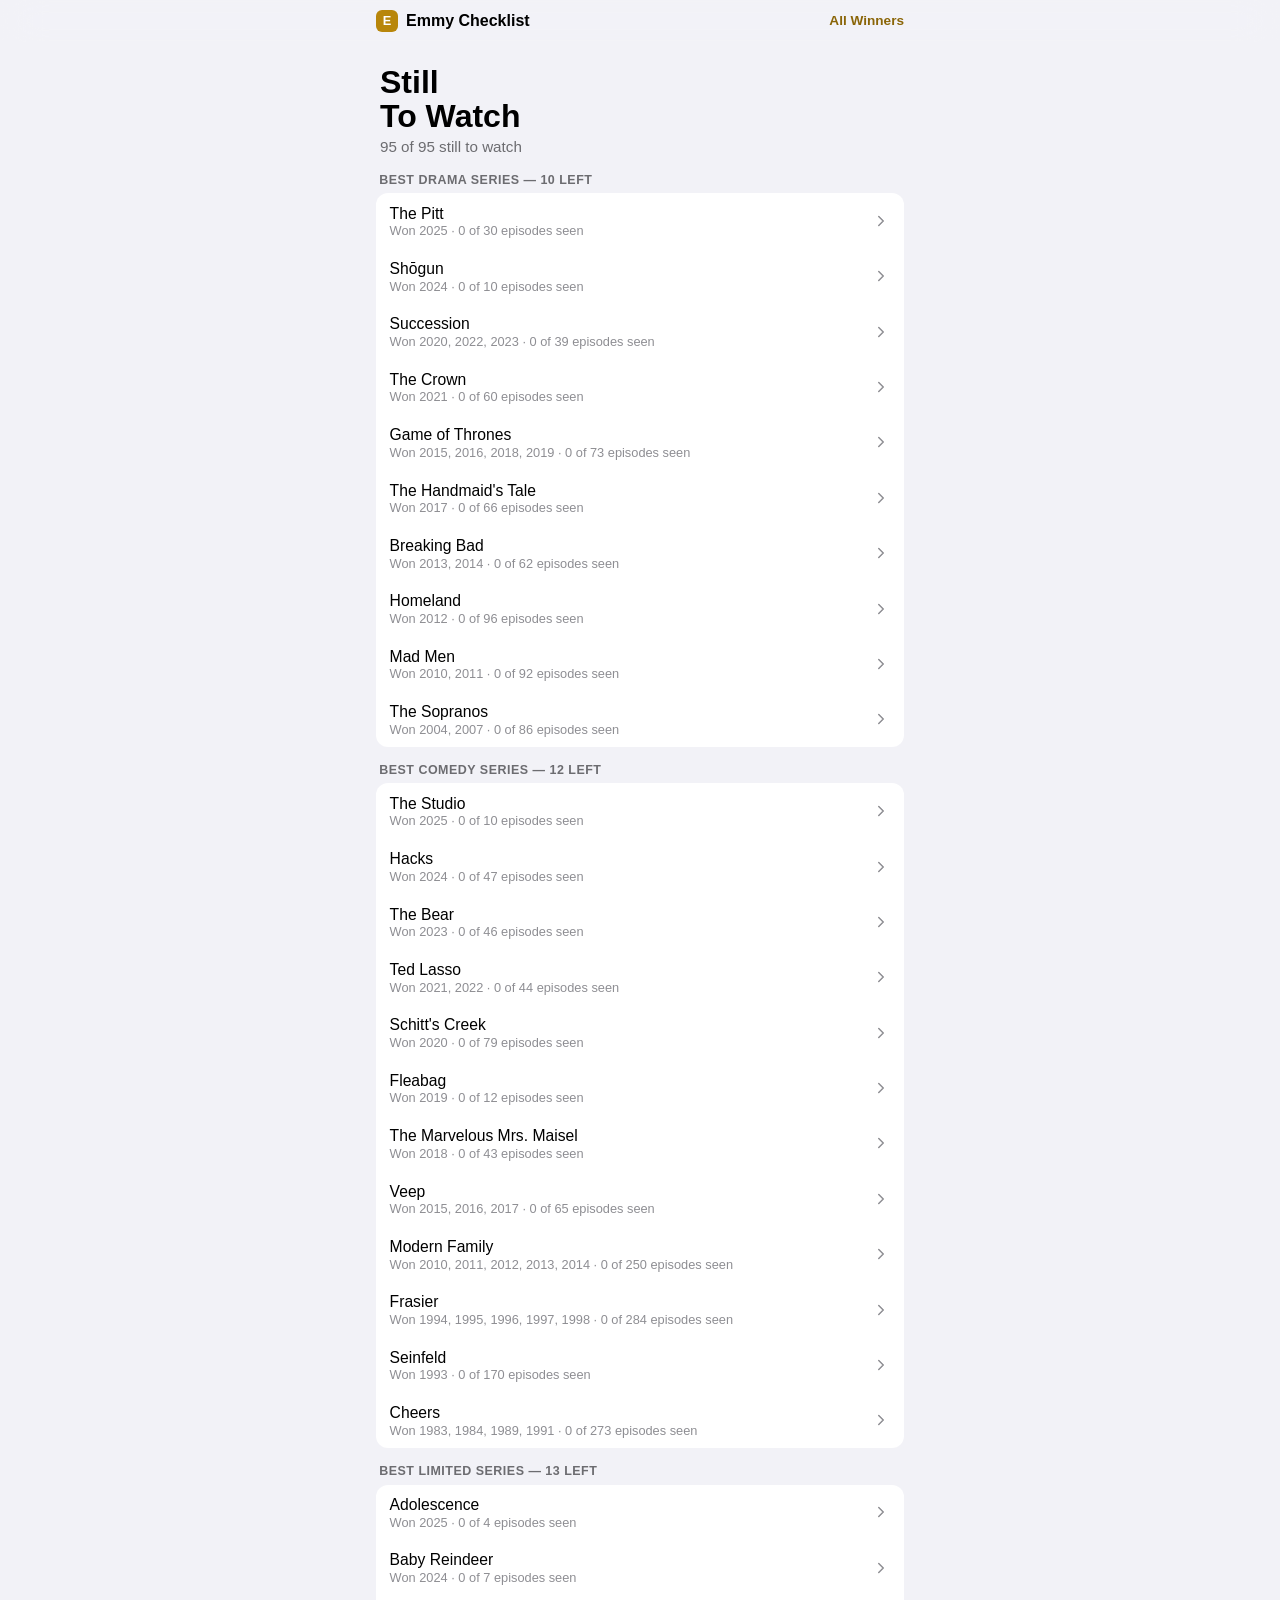
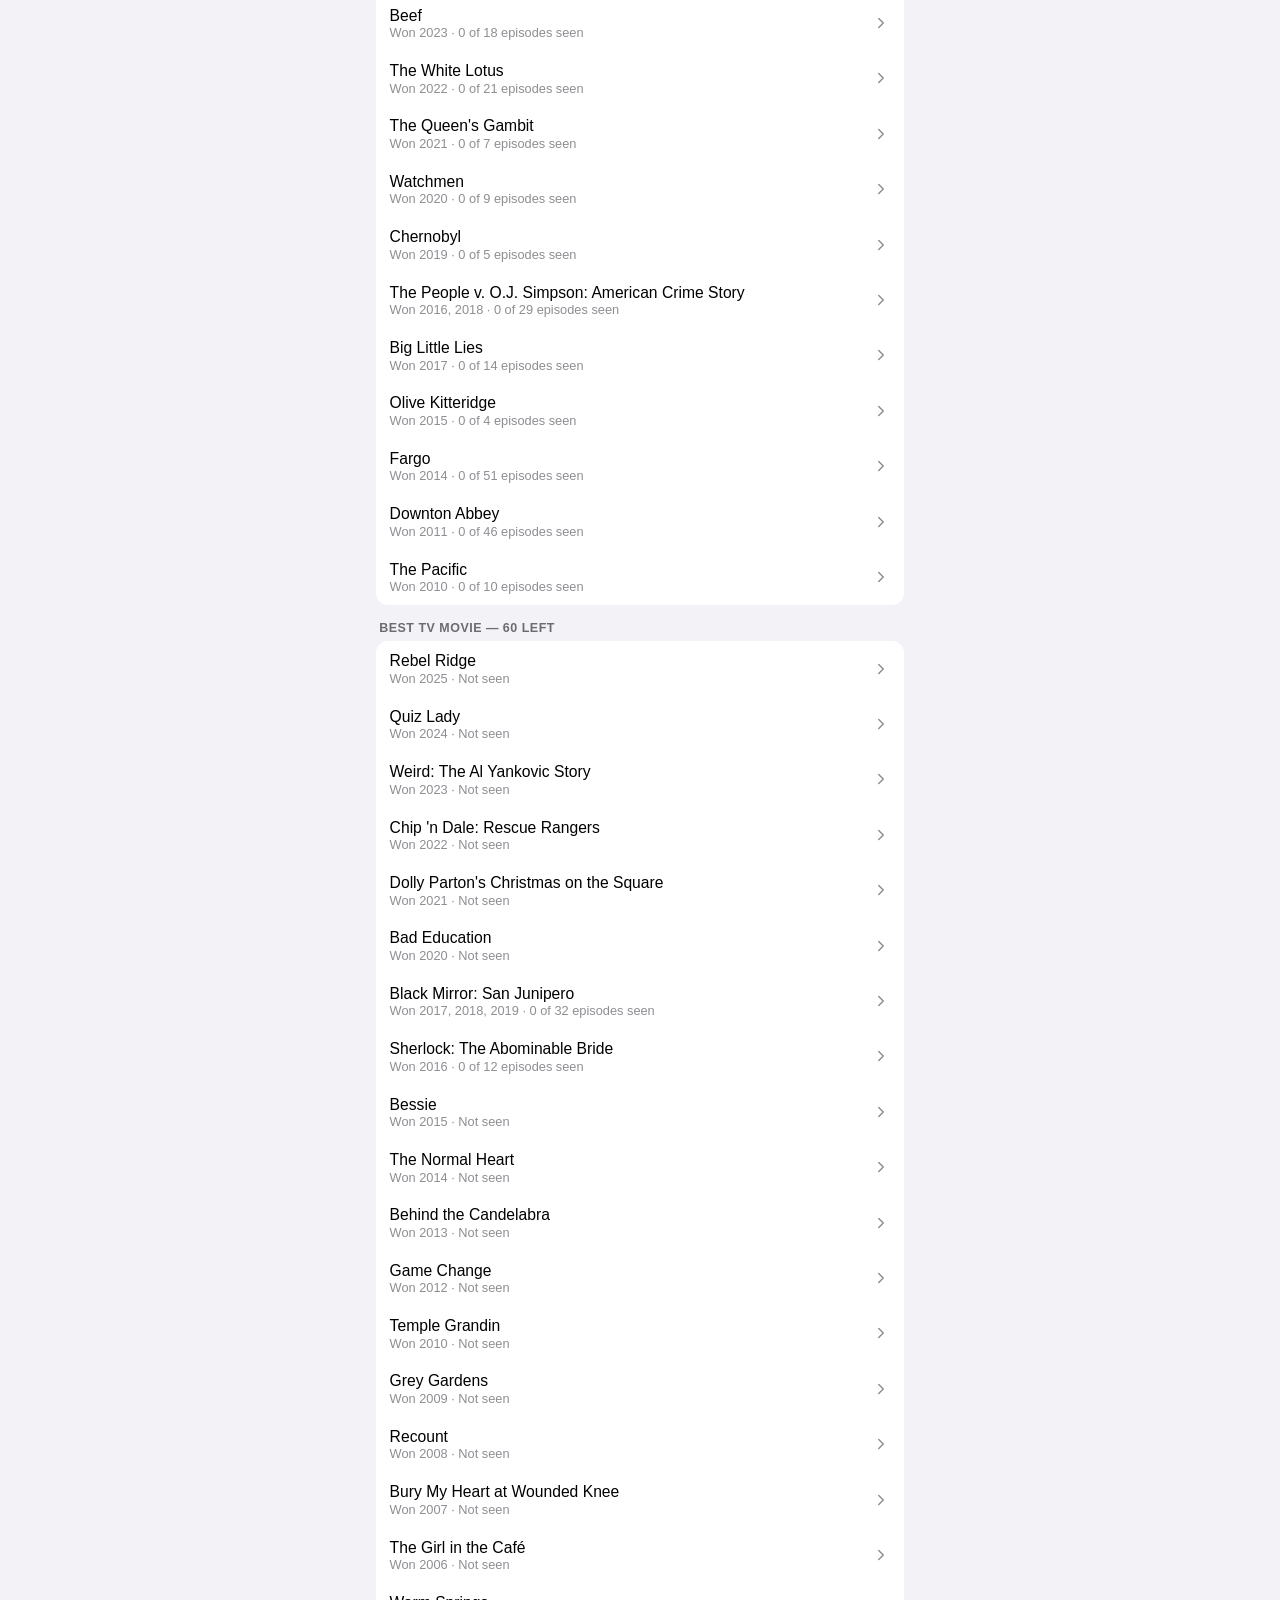
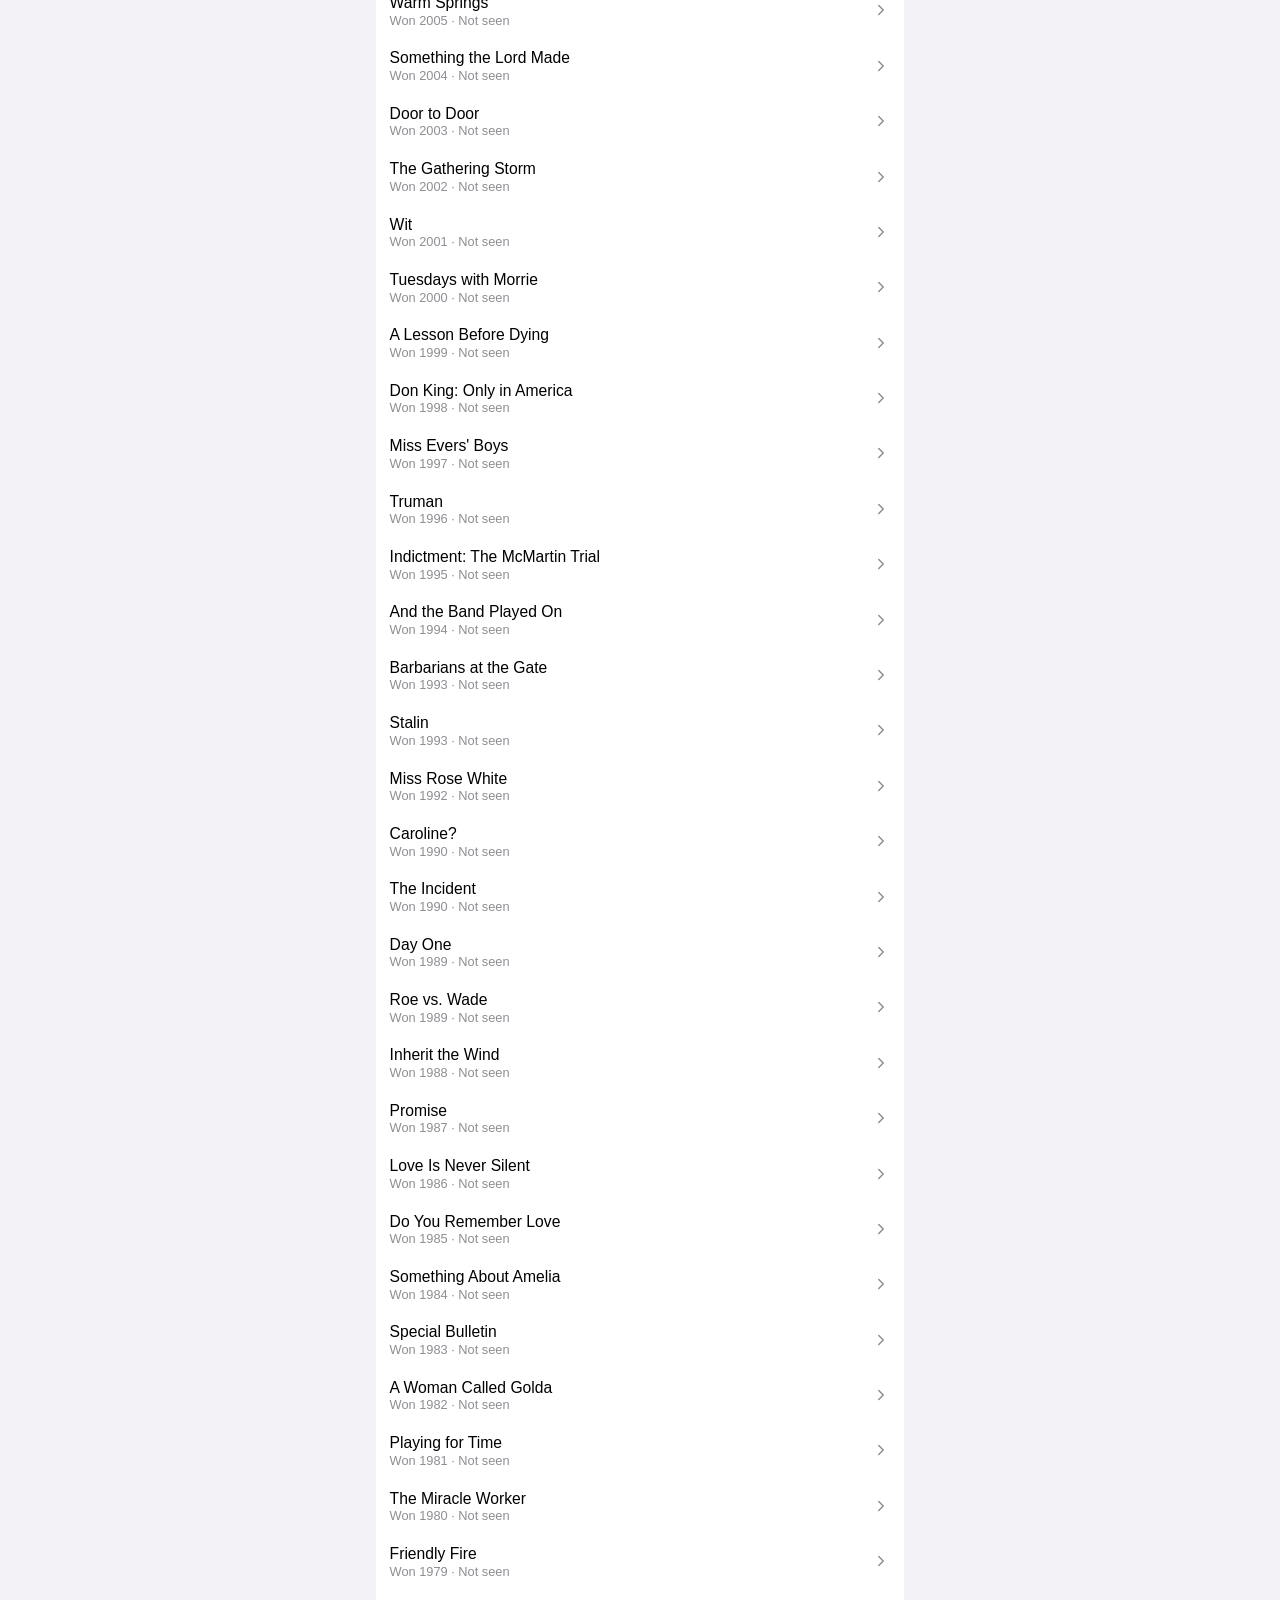
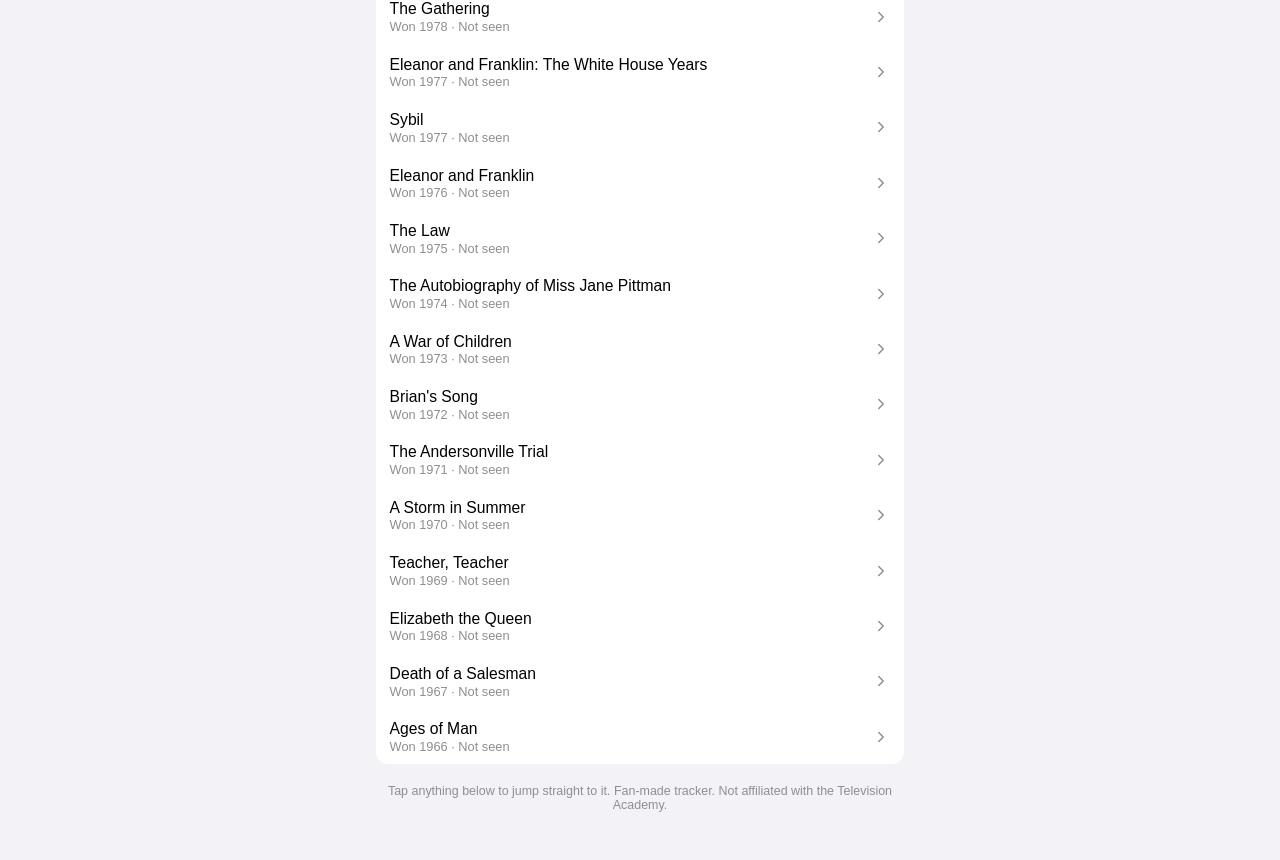
==== unwatched.html @ cb2e7d2c "Add a "Still To Watch" overview page New unwatched.html lists everything not yet fully checked off a" ====
<!DOCTYPE html>
<html lang="en">
<head>
  <meta charset="UTF-8" />
  <meta name="viewport" content="width=device-width, initial-scale=1.0, viewport-fit=cover" />
  <title>Still To Watch — Emmy Checklist</title>
  <meta name="description" content="Everything from the Emmy Checklist you haven't finished watching yet, all on one page." />
  <meta name="theme-color" content="#f2f2f7" media="(prefers-color-scheme: light)" />
  <meta name="theme-color" content="#000000" media="(prefers-color-scheme: dark)" />
  <link rel="icon" href="data:image/svg+xml,%3Csvg xmlns='http://www.w3.org/2000/svg' viewBox='0 0 100 100'%3E%3Crect width='100' height='100' rx='22' fill='%23b8860b'/%3E%3Ctext x='50' y='68' font-family='Arial' font-weight='bold' font-size='56' fill='white' text-anchor='middle'%3EE%3C/text%3E%3C/svg%3E" />
  <link rel="stylesheet" href="css/styles.css" />
</head>
<body>
  <div class="navbar">
    <div class="navbar-inner">
      <span class="navbar-badge">E</span>
      <span class="navbar-title">Emmy Checklist</span>
      <a class="navbar-link" href="index.html">All Winners</a>
    </div>
  </div>

  <main class="screen">
    <div class="large-title-block">
      <h1 class="large-title">Still<br />To Watch</h1>
      <p class="large-subtitle" id="unwatched-summary">Loading…</p>
    </div>

    <div id="unwatched-groups"></div>

    <p class="page-footer">Tap anything below to jump straight to it. Fan-made tracker. Not affiliated with the Television Academy.</p>
  </main>

  <script src="js/data.js"></script>
  <script src="js/shared.js"></script>
  <script src="js/unwatched.js"></script>
</body>
</html>
---- css/styles.css ----
:root {
  --bg: #f2f2f7;
  --grouped-bg: #ffffff;
  --separator: rgba(60, 60, 67, 0.29);
  --label: #000000;
  --label-secondary: #6c6c70;
  --label-tertiary: #8e8e93;
  --accent: #b8860b;
  --accent-strong: #8a6508;
  --green: #34c759;
  --red: #ff3b30;
  --navbar-bg: rgba(242, 242, 247, 0.85);
  --track-bg: #e9e9eb;
  --note-bg: #fff8e6;
  --note-border: #d9a520;
  --note-text: #6b4f04;
  --font: -apple-system, BlinkMacSystemFont, "SF Pro Text", "Segoe UI", Roboto, Helvetica, Arial, sans-serif;
}

@media (prefers-color-scheme: dark) {
  :root {
    --bg: #000000;
    --grouped-bg: #1c1c1e;
    --separator: rgba(84, 84, 88, 0.65);
    --label: #ffffff;
    --label-secondary: #98989f;
    --label-tertiary: #6c6c70;
    --accent: #e0b23d;
    --accent-strong: #f3c95a;
    --navbar-bg: rgba(0, 0, 0, 0.78);
    --track-bg: #39393d;
    --note-bg: #2c2506;
    --note-border: #c79a2e;
    --note-text: #e9cc7f;
  }
}

* {
  box-sizing: border-box;
  -webkit-tap-highlight-color: transparent;
}

html, body {
  margin: 0;
  padding: 0;
}

body {
  background: var(--bg);
  color: var(--label);
  font-family: var(--font);
  -webkit-font-smoothing: antialiased;
}

/* ---------- Navbar ---------- */

.navbar {
  position: sticky;
  top: 0;
  z-index: 10;
  background: var(--navbar-bg);
  backdrop-filter: saturate(180%) blur(20px);
  -webkit-backdrop-filter: saturate(180%) blur(20px);
  border-bottom: 1px solid transparent;
}

.navbar-inner {
  max-width: 560px;
  margin: 0 auto;
  padding: calc(0.6rem + env(safe-area-inset-top)) 1rem 0.6rem;
  display: flex;
  align-items: center;
  gap: 0.5rem;
}

.navbar-badge {
  width: 22px;
  height: 22px;
  border-radius: 6px;
  background: var(--accent);
  color: #fff;
  font-weight: 700;
  font-size: 0.8rem;
  display: flex;
  align-items: center;
  justify-content: center;
  flex-shrink: 0;
}

.navbar-title {
  font-size: 1rem;
  font-weight: 600;
}

.navbar-link {
  margin-left: auto;
  font-size: 0.85rem;
  font-weight: 600;
  color: var(--accent-strong);
  text-decoration: none;
  white-space: nowrap;
}

/* ---------- Layout ---------- */

.screen {
  max-width: 560px;
  margin: 0 auto;
  padding: 1rem 1rem calc(3rem + env(safe-area-inset-bottom));
}

.large-title-block {
  padding: 0.5rem 0.25rem 1.1rem;
}

.large-title {
  font-size: 2rem;
  font-weight: 800;
  line-height: 1.05;
  margin: 0 0 0.3rem;
}

.large-subtitle {
  margin: 0;
  color: var(--label-secondary);
  font-size: 0.95rem;
}

/* ---------- Segmented control ---------- */

.segmented {
  display: flex;
  background: var(--track-bg);
  border-radius: 9px;
  padding: 2px;
  gap: 2px;
  margin: 0 0 0.9rem;
}

.segmented button {
  flex: 1;
  border: none;
  background: transparent;
  color: var(--label);
  font-size: 0.82rem;
  font-weight: 500;
  padding: 0.45rem 0.2rem;
  border-radius: 7px;
  cursor: pointer;
  font-family: inherit;
}

.segmented button.active {
  background: var(--grouped-bg);
  font-weight: 700;
  box-shadow: 0 1px 3px rgba(0, 0, 0, 0.15);
}

/* ---------- Progress ---------- */

.progress-row {
  display: flex;
  align-items: center;
  gap: 0.65rem;
  margin: 0 0.1rem 0.9rem;
}

.progress-bar {
  flex: 1;
  height: 8px;
  background: var(--track-bg);
  border-radius: 4px;
  overflow: hidden;
}

.progress-fill {
  height: 100%;
  background: var(--accent);
  border-radius: 4px;
  width: 0%;
  transition: width 0.2s ease;
}

.progress-label {
  font-size: 0.82rem;
  color: var(--label-secondary);
  white-space: nowrap;
  font-variant-numeric: tabular-nums;
}

/* ---------- Search ---------- */

.search-wrap {
  margin: 0 0 0.7rem;
}

.search-input {
  width: 100%;
  border: none;
  border-radius: 10px;
  background: var(--grouped-bg);
  padding: 0.55rem 0.8rem;
  font-size: 0.95rem;
  color: var(--label);
  font-family: inherit;
}

.search-input::placeholder {
  color: var(--label-tertiary);
}

/* ---------- Toolbar ---------- */

.toolbar-row {
  display: flex;
  gap: 0.5rem;
  margin: 0 0 0.9rem;
}

.toolbar-btn {
  flex: 1;
  border: none;
  background: var(--grouped-bg);
  color: var(--accent-strong);
  font-size: 0.8rem;
  font-weight: 600;
  padding: 0.5rem 0.3rem;
  border-radius: 9px;
  cursor: pointer;
  font-family: inherit;
}

.toolbar-btn:active {
  opacity: 0.7;
}

/* ---------- Grouped list ---------- */

.ios-group {
  margin: 0 0 1rem;
}

.ios-list {
  list-style: none;
  margin: 0;
  padding: 0;
  background: var(--grouped-bg);
  border-radius: 12px;
  overflow: hidden;
}

.winner-row {
  display: flex;
  align-items: center;
  gap: 0.75rem;
  padding: 0.65rem 0.85rem;
  border-bottom: 1px solid var(--separator);
  cursor: pointer;
  user-select: none;
}

.winner-row:last-child {
  border-bottom: none;
}

.winner-row:active {
  background: rgba(120, 120, 128, 0.12);
}

.winner-year {
  font-variant-numeric: tabular-nums;
  font-size: 0.85rem;
  color: var(--label-secondary);
  width: 2.6rem;
  flex-shrink: 0;
}

.winner-info {
  flex: 1;
  min-width: 0;
}

.winner-show {
  font-size: 0.98rem;
  font-weight: 500;
  line-height: 1.25;
}

.winner-show.seen {
  color: var(--label-secondary);
}

.winner-meta {
  font-size: 0.8rem;
  color: var(--label-tertiary);
}

.winner-check {
  width: 24px;
  height: 24px;
  border-radius: 50%;
  border: 1.5px solid var(--track-bg);
  flex-shrink: 0;
  display: flex;
  align-items: center;
  justify-content: center;
}

.winner-check.checked {
  background: var(--accent);
  border-color: var(--accent);
}

.winner-check svg {
  width: 14px;
  height: 14px;
  opacity: 0;
}

.winner-check.checked svg {
  opacity: 1;
}

.winner-check.partial {
  background: transparent;
  border-color: var(--accent);
}

.winner-check.partial::after {
  content: "";
  width: 10px;
  height: 2px;
  border-radius: 1px;
  background: var(--accent);
}

.winner-chevron {
  width: 18px;
  flex-shrink: 0;
  color: var(--label-tertiary);
  display: flex;
  align-items: center;
  justify-content: center;
  transition: transform 0.15s ease;
}

.winner-row.expanded .winner-chevron {
  transform: rotate(90deg);
}

.winner-episode-progress {
  font-size: 0.78rem;
  color: var(--label-tertiary);
  margin-top: 0.05rem;
}

/* ---------- Season / episode drill-down ---------- */

.seasons-panel {
  padding: 0.2rem 0.85rem 0.9rem;
  border-bottom: 1px solid var(--separator);
  background: rgba(120, 120, 128, 0.06);
}

.seasons-panel:last-child {
  border-bottom: none;
}

.season-block {
  margin-top: 0.7rem;
}

.season-header {
  display: flex;
  align-items: center;
  justify-content: space-between;
  gap: 0.5rem;
  cursor: pointer;
  padding: 0.3rem 0;
  user-select: none;
}

.season-header-text {
  display: flex;
  align-items: baseline;
  gap: 0.5rem;
}

.season-header-title {
  font-size: 0.85rem;
  font-weight: 600;
}

.season-header-count {
  font-size: 0.76rem;
  color: var(--label-tertiary);
  white-space: nowrap;
}

.season-check {
  width: 22px;
  height: 22px;
}

.episode-grid {
  display: flex;
  flex-wrap: wrap;
  gap: 0.35rem;
  margin-top: 0.4rem;
}

.episode-chip {
  min-width: 28px;
  height: 28px;
  padding: 0 0.3rem;
  border-radius: 8px;
  border: 1.5px solid var(--track-bg);
  background: var(--grouped-bg);
  color: var(--label-secondary);
  font-size: 0.76rem;
  font-variant-numeric: tabular-nums;
  display: flex;
  align-items: center;
  justify-content: center;
  cursor: pointer;
  user-select: none;
}

.episode-chip.seen {
  background: var(--accent);
  border-color: var(--accent);
  color: #fff;
  font-weight: 600;
}

.episode-chip:active {
  opacity: 0.7;
}

.movies-heading {
  text-transform: uppercase;
  letter-spacing: 0.04em;
  font-size: 0.72rem;
  color: var(--label-tertiary);
  margin-bottom: 0.3rem;
}

.movie-item {
  border-top: 1px solid var(--separator);
}

.movie-item:first-of-type {
  border-top: none;
}

.movie-row {
  display: flex;
  align-items: center;
  justify-content: space-between;
  gap: 0.6rem;
  padding: 0.5rem 0.1rem 0.1rem;
  cursor: pointer;
  user-select: none;
}

.movie-title {
  font-size: 0.86rem;
  font-weight: 500;
}

.movie-note {
  font-size: 0.74rem;
  color: var(--label-tertiary);
  line-height: 1.35;
  padding: 0 0.1rem 0.55rem;
}

.movie-title.seen {
  color: var(--label-secondary);
}

.movie-check {
  flex-shrink: 0;
}

.spinoff-item {
  border-top: 1px solid var(--separator);
  padding-top: 0.6rem;
  margin-top: 0.2rem;
}

.spinoff-item:first-of-type {
  border-top: none;
  padding-top: 0;
}

.spinoff-title {
  font-size: 0.88rem;
  font-weight: 700;
  padding: 0 0.1rem;
}

.spinoff-progress {
  padding: 0.1rem 0.1rem 0.5rem;
}

.spinoff-item .season-block {
  margin-left: 0.6rem;
  padding-left: 0.6rem;
  border-left: 2px solid var(--track-bg);
}

.empty-state {
  padding: 1.5rem 1rem;
  text-align: center;
  color: var(--label-tertiary);
  font-size: 0.9rem;
}

/* ---------- Still To Watch page ---------- */

.unwatched-group-header {
  font-size: 0.78rem;
  font-weight: 700;
  text-transform: uppercase;
  letter-spacing: 0.04em;
  color: var(--label-secondary);
  padding: 0 0.2rem 0.4rem;
}

.unwatched-done {
  margin: 0 0 1rem;
  padding: 0.7rem 0.85rem;
  background: var(--grouped-bg);
  border-radius: 12px;
  color: var(--label-tertiary);
  font-size: 0.88rem;
}

.unwatched-row {
  display: flex;
  align-items: center;
  gap: 0.6rem;
  padding: 0.65rem 0.85rem;
  border-bottom: 1px solid var(--separator);
  color: inherit;
  text-decoration: none;
}

.unwatched-row:last-child {
  border-bottom: none;
}

.unwatched-row:active {
  background: rgba(120, 120, 128, 0.12);
}

.unwatched-info {
  flex: 1;
  min-width: 0;
}

.unwatched-title {
  font-size: 0.98rem;
  font-weight: 500;
  line-height: 1.25;
}

.unwatched-meta {
  font-size: 0.8rem;
  color: var(--label-tertiary);
}

.unwatched-chevron {
  color: var(--label-tertiary);
}

/* ---------- Note / footer ---------- */

.category-note {
  font-size: 0.78rem;
  color: var(--note-text);
  background: var(--note-bg);
  border: 1px solid var(--note-border);
  border-radius: 10px;
  padding: 0.6rem 0.8rem;
  margin: -0.2rem 0 1rem;
  line-height: 1.4;
}

.category-note.hidden {
  display: none;
}

.page-footer {
  text-align: center;
  font-size: 0.78rem;
  color: var(--label-tertiary);
  margin: 1.2rem 0 0;
}
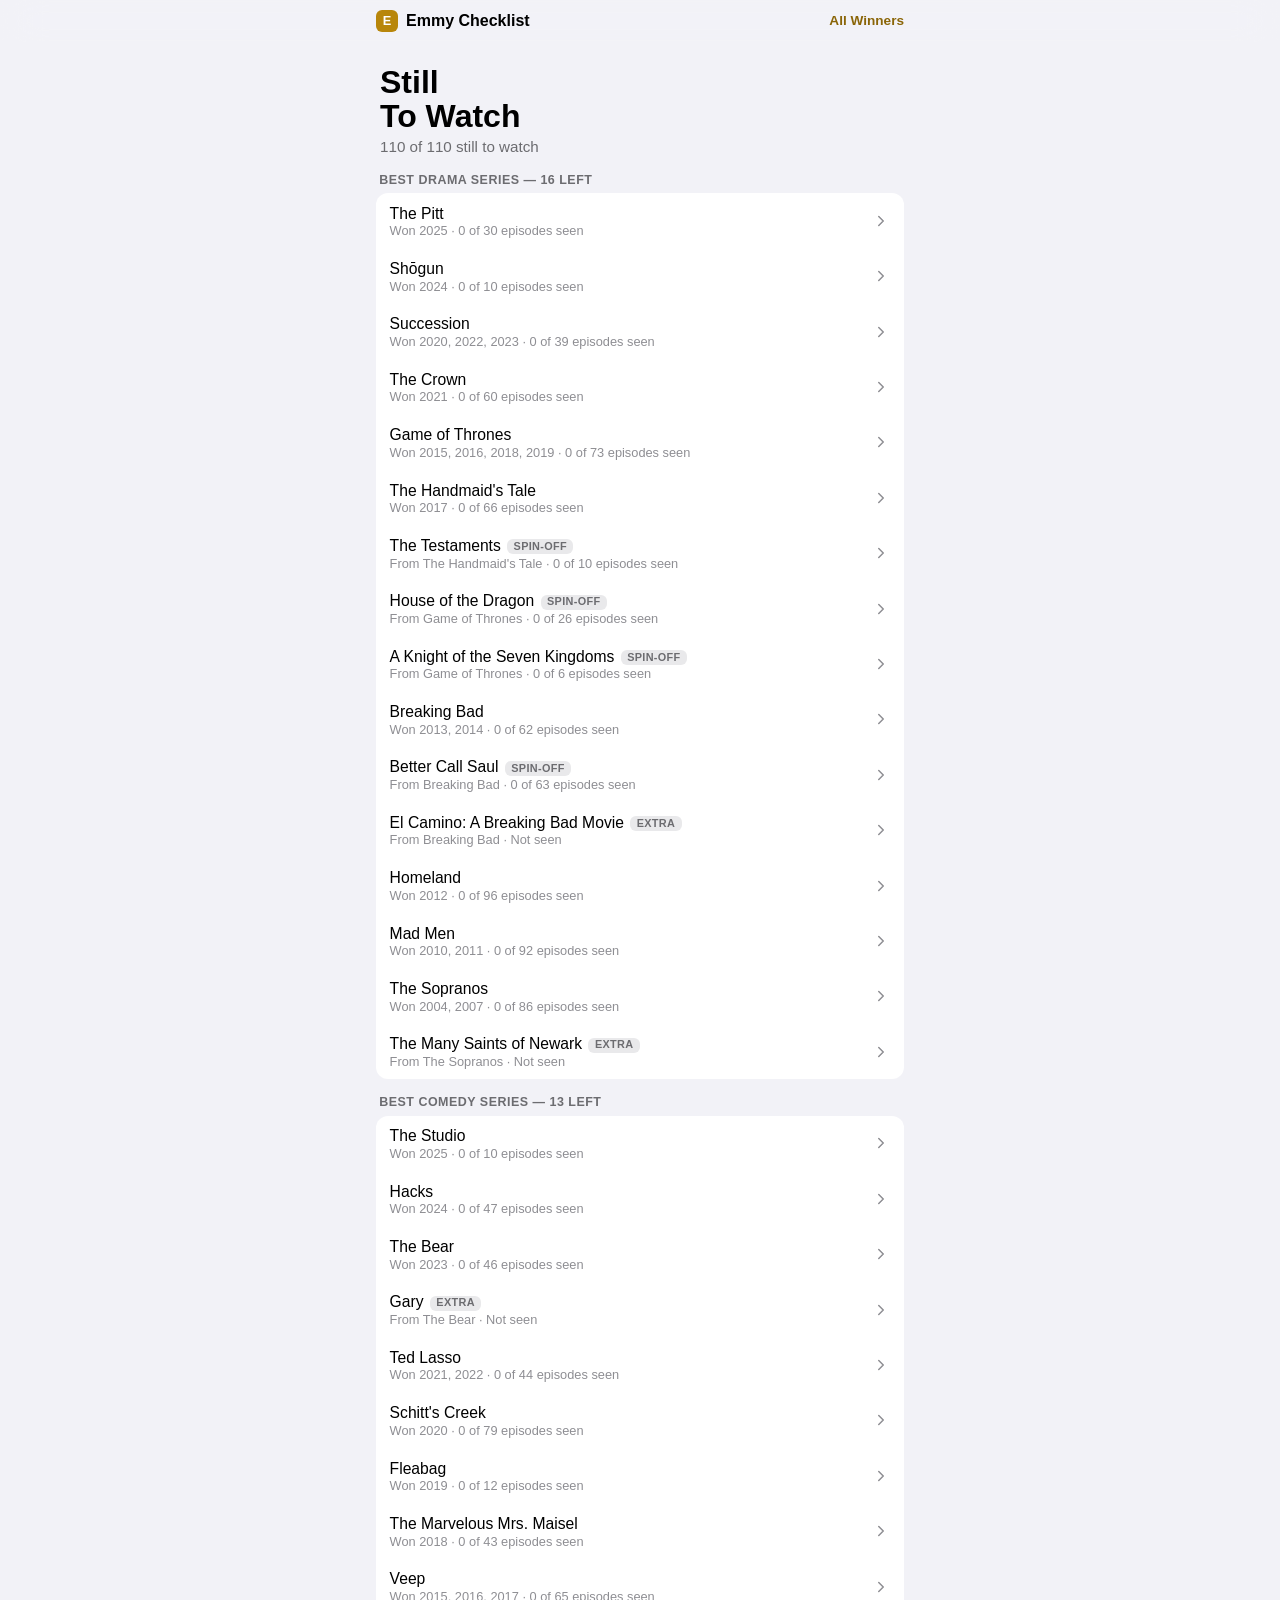
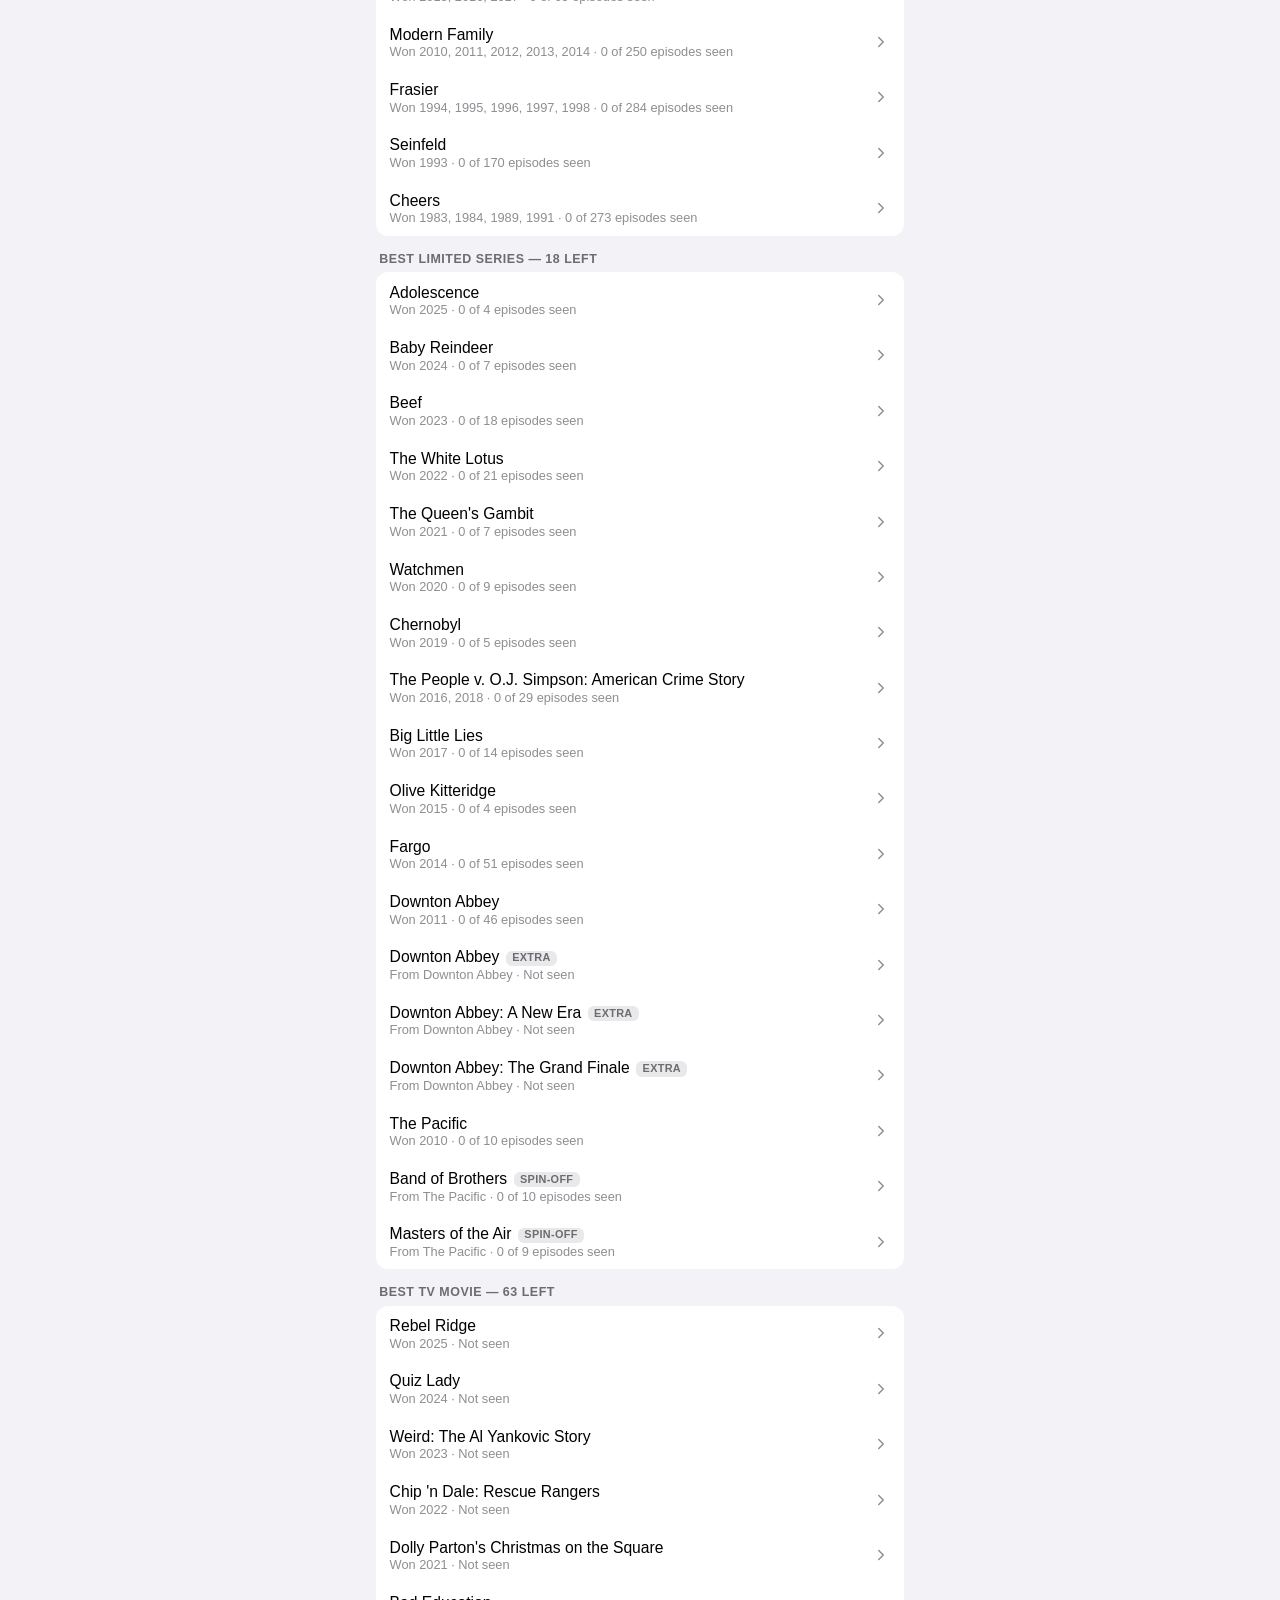
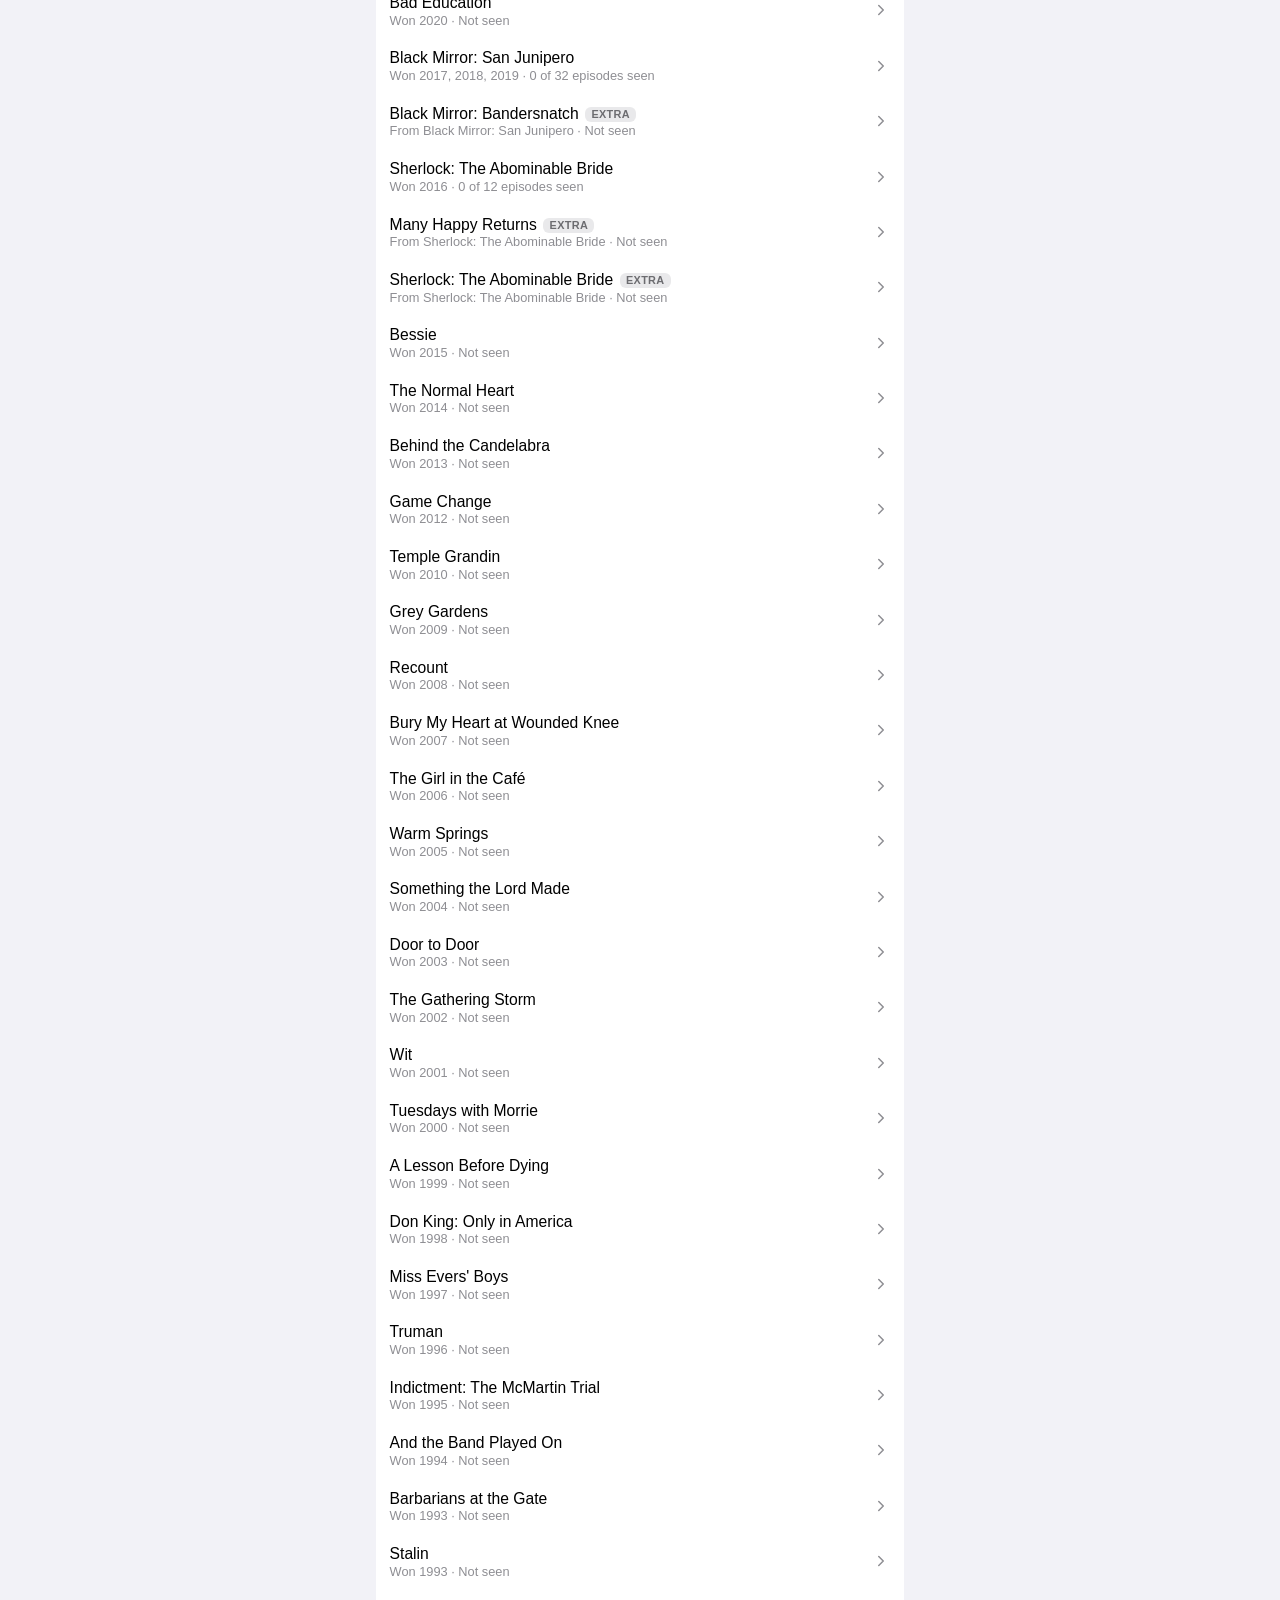
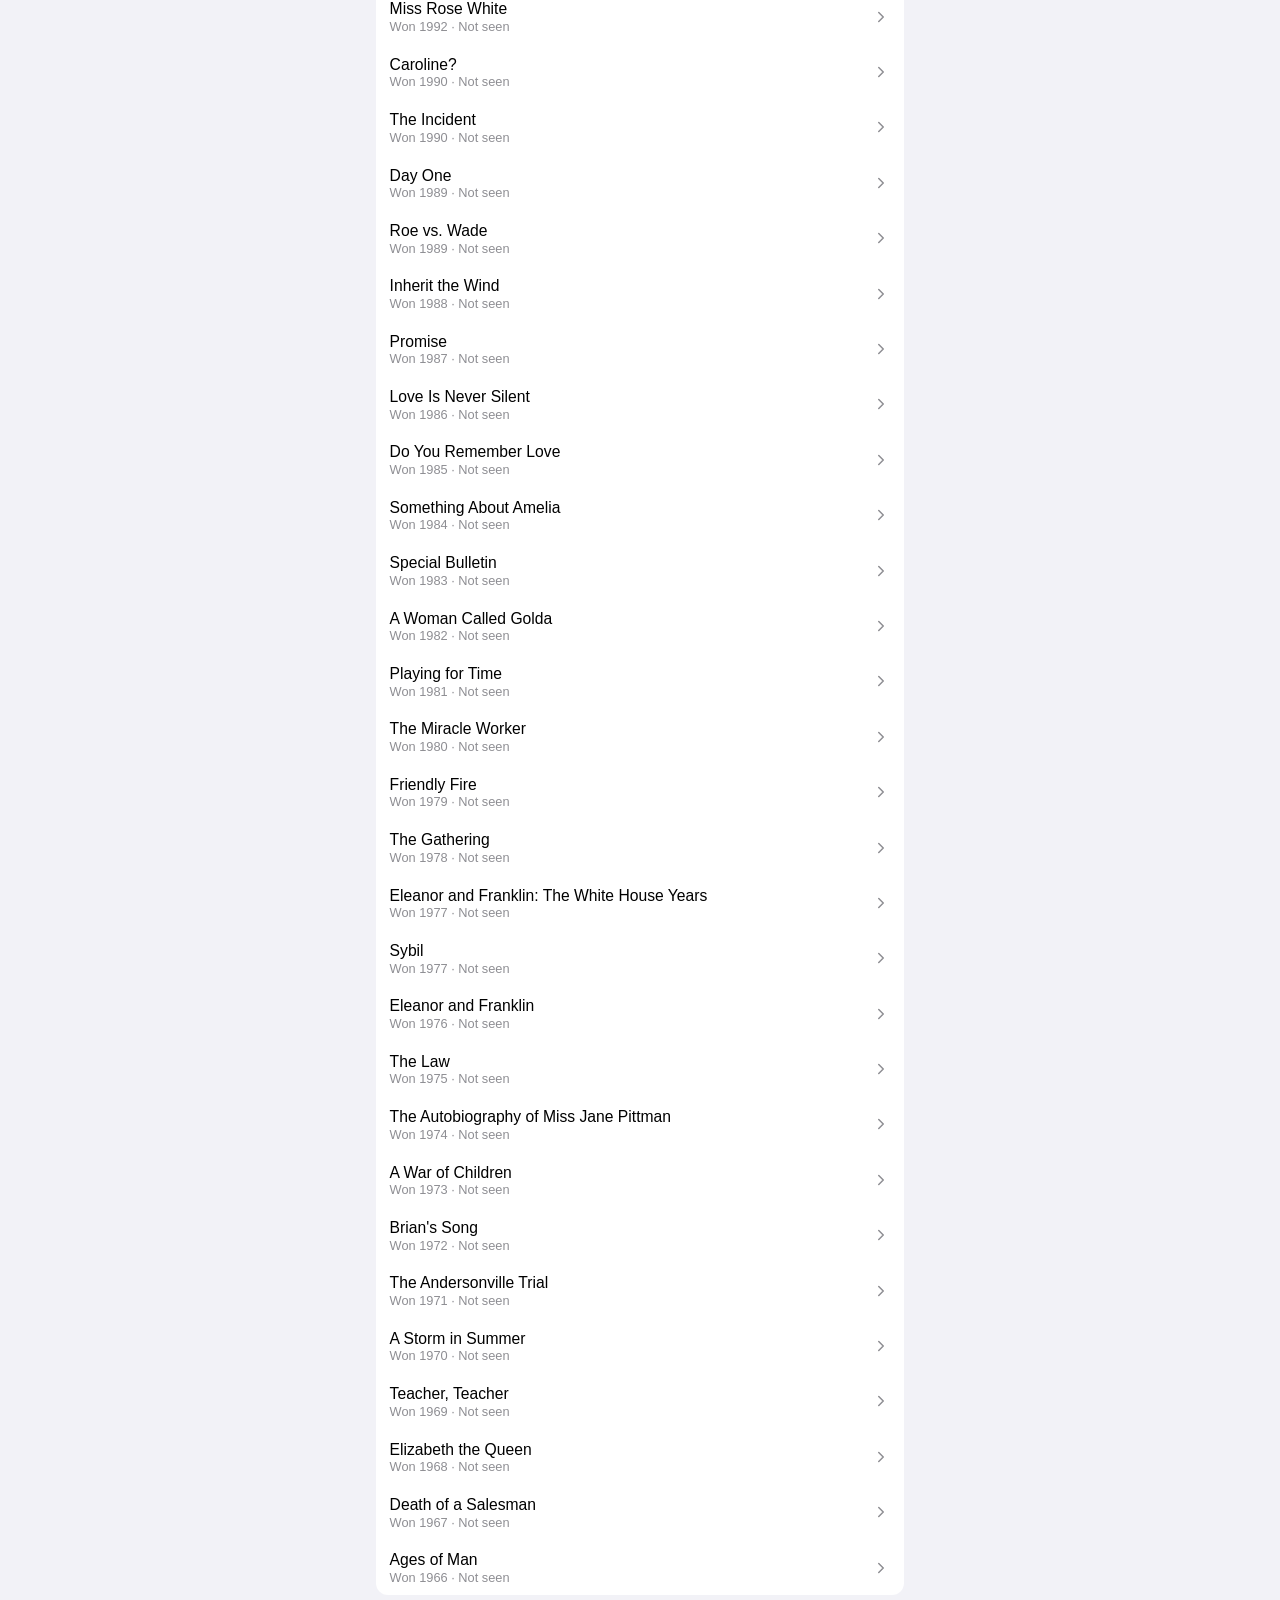
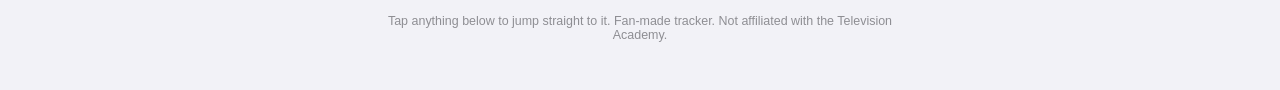
==== commit b01977f5: "Add cache-busting ?v= to script/style tags GitHub Pages and mobile browsers can keep serving stale c" ====
--- a/unwatched.html
+++ b/unwatched.html
@@ -8,7 +8,7 @@
   <meta name="theme-color" content="#f2f2f7" media="(prefers-color-scheme: light)" />
   <meta name="theme-color" content="#000000" media="(prefers-color-scheme: dark)" />
   <link rel="icon" href="data:image/svg+xml,%3Csvg xmlns='http://www.w3.org/2000/svg' viewBox='0 0 100 100'%3E%3Crect width='100' height='100' rx='22' fill='%23b8860b'/%3E%3Ctext x='50' y='68' font-family='Arial' font-weight='bold' font-size='56' fill='white' text-anchor='middle'%3EE%3C/text%3E%3C/svg%3E" />
-  <link rel="stylesheet" href="css/styles.css" />
+  <link rel="stylesheet" href="css/styles.css?v=1" />
 </head>
 <body>
   <div class="navbar">
@@ -30,8 +30,12 @@
     <p class="page-footer">Tap anything below to jump straight to it. Fan-made tracker. Not affiliated with the Television Academy.</p>
   </main>
 
-  <script src="js/data.js"></script>
-  <script src="js/shared.js"></script>
-  <script src="js/unwatched.js"></script>
+  <!-- Bump every ?v= below (including the stylesheet in <head>, and the
+       matching tags in index.html) on any deploy that touches css/js —
+       GitHub Pages and mobile browsers can otherwise keep serving stale
+       cached files after a redeploy. -->
+  <script src="js/data.js?v=1"></script>
+  <script src="js/shared.js?v=1"></script>
+  <script src="js/unwatched.js?v=1"></script>
 </body>
 </html>
--- a/css/styles.css
+++ b/css/styles.css
@@ -566,6 +566,20 @@
   line-height: 1.25;
 }
 
+.unwatched-tag {
+  display: inline-block;
+  margin-left: 0.4rem;
+  padding: 0.05rem 0.4rem;
+  border-radius: 6px;
+  background: var(--track-bg);
+  color: var(--label-secondary);
+  font-size: 0.68rem;
+  font-weight: 700;
+  text-transform: uppercase;
+  letter-spacing: 0.03em;
+  vertical-align: middle;
+}
+
 .unwatched-meta {
   font-size: 0.8rem;
   color: var(--label-tertiary);
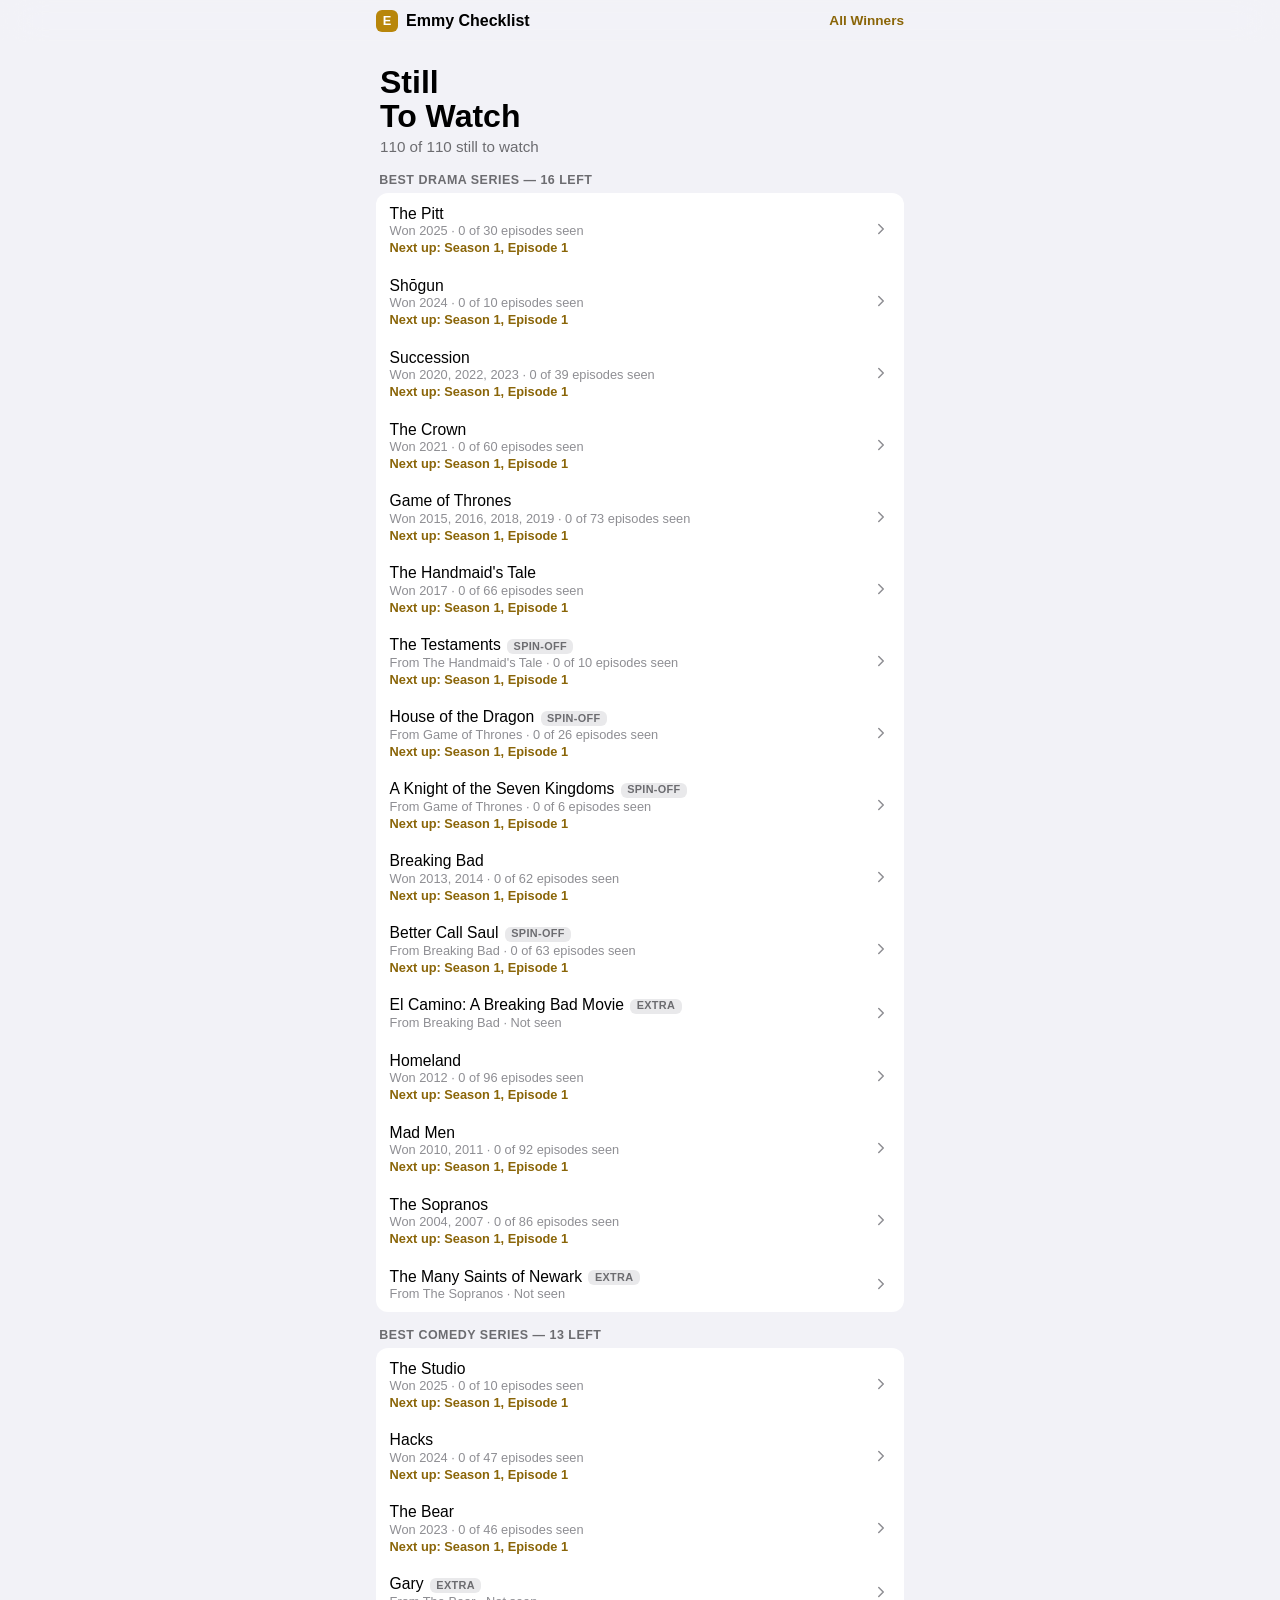
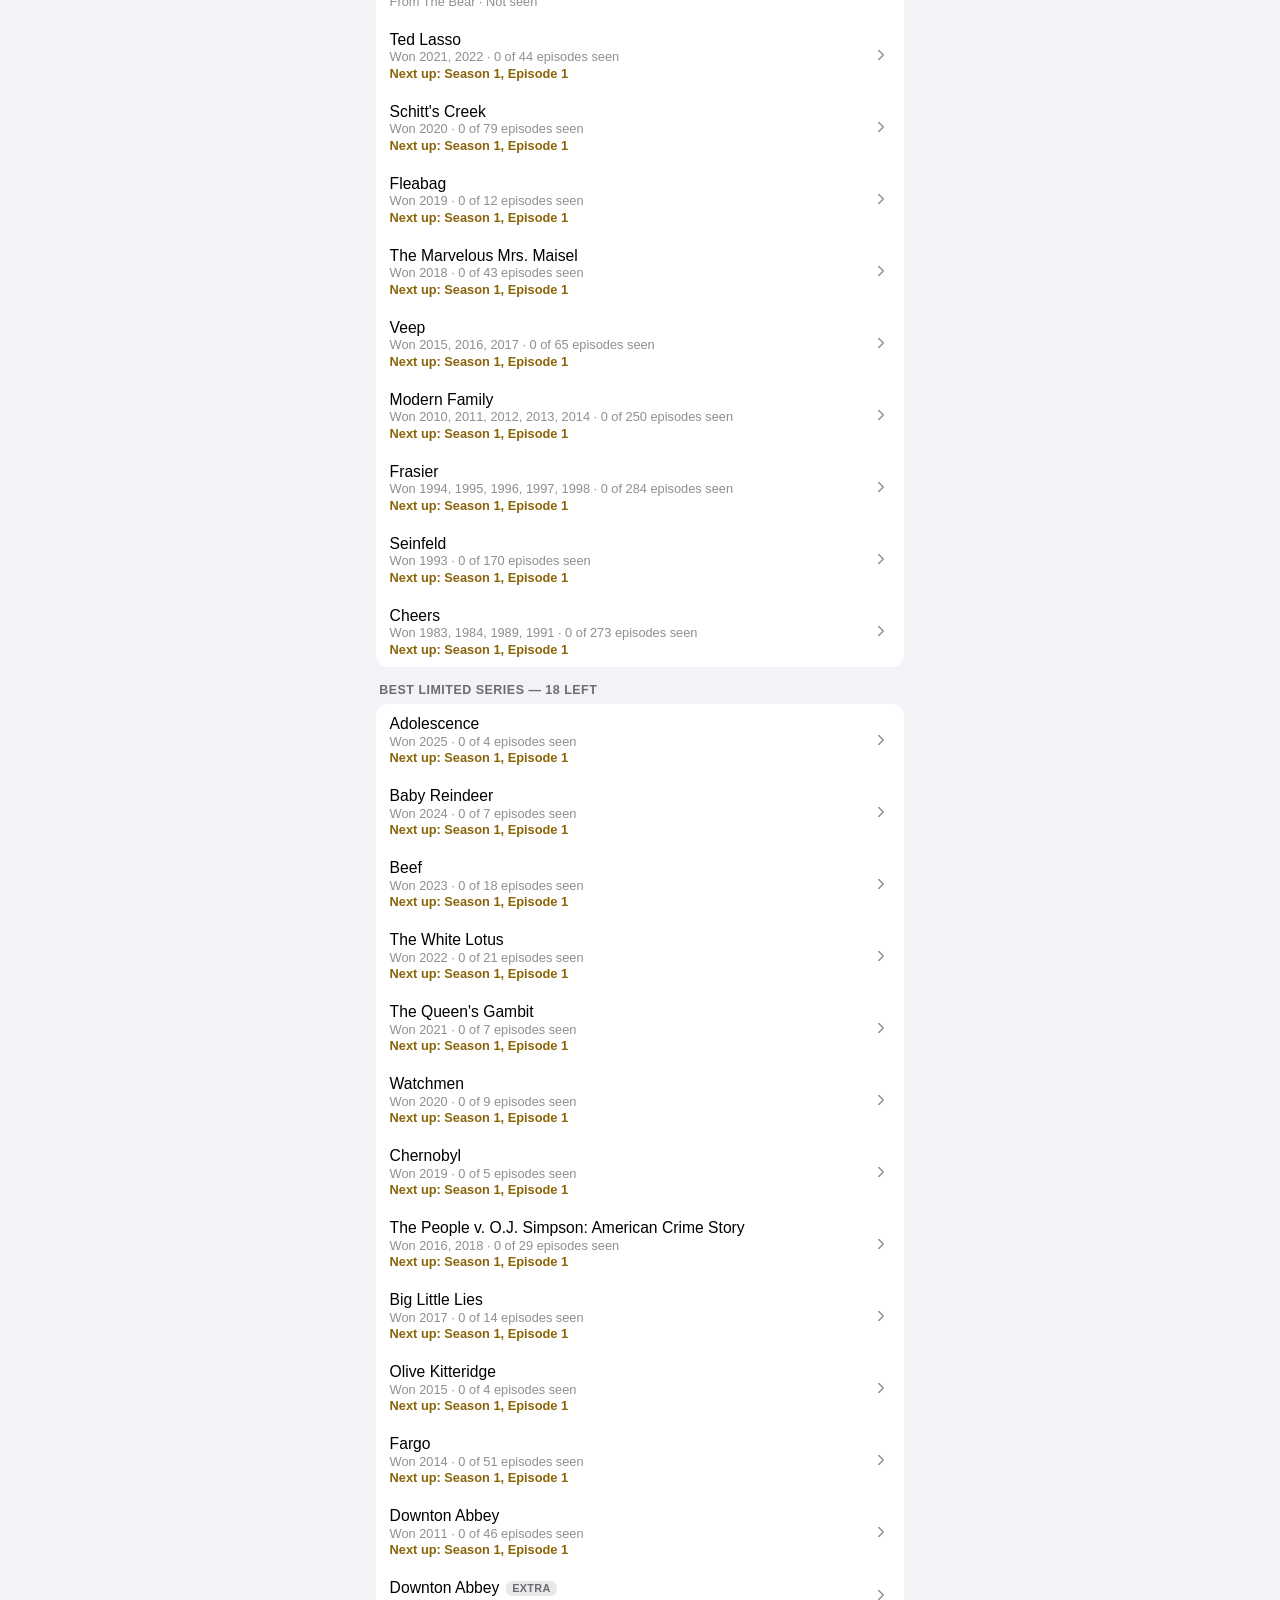
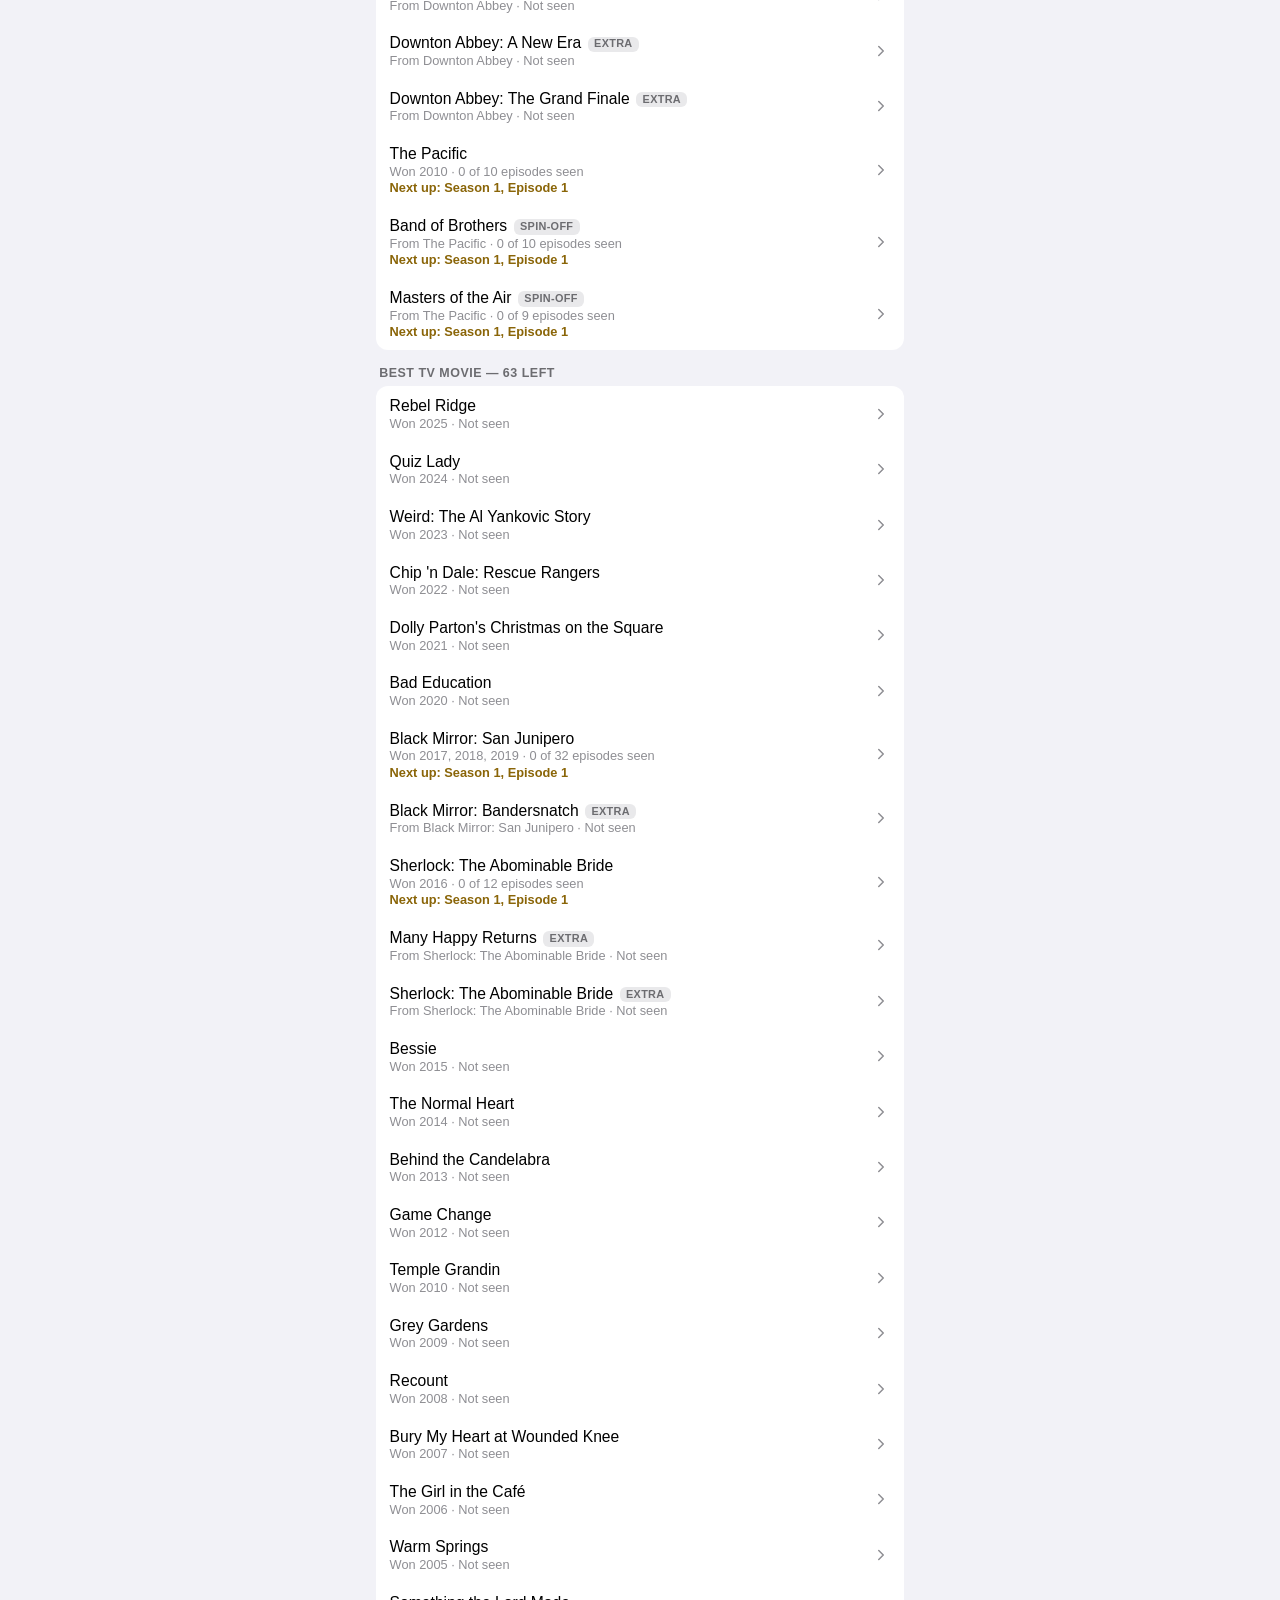
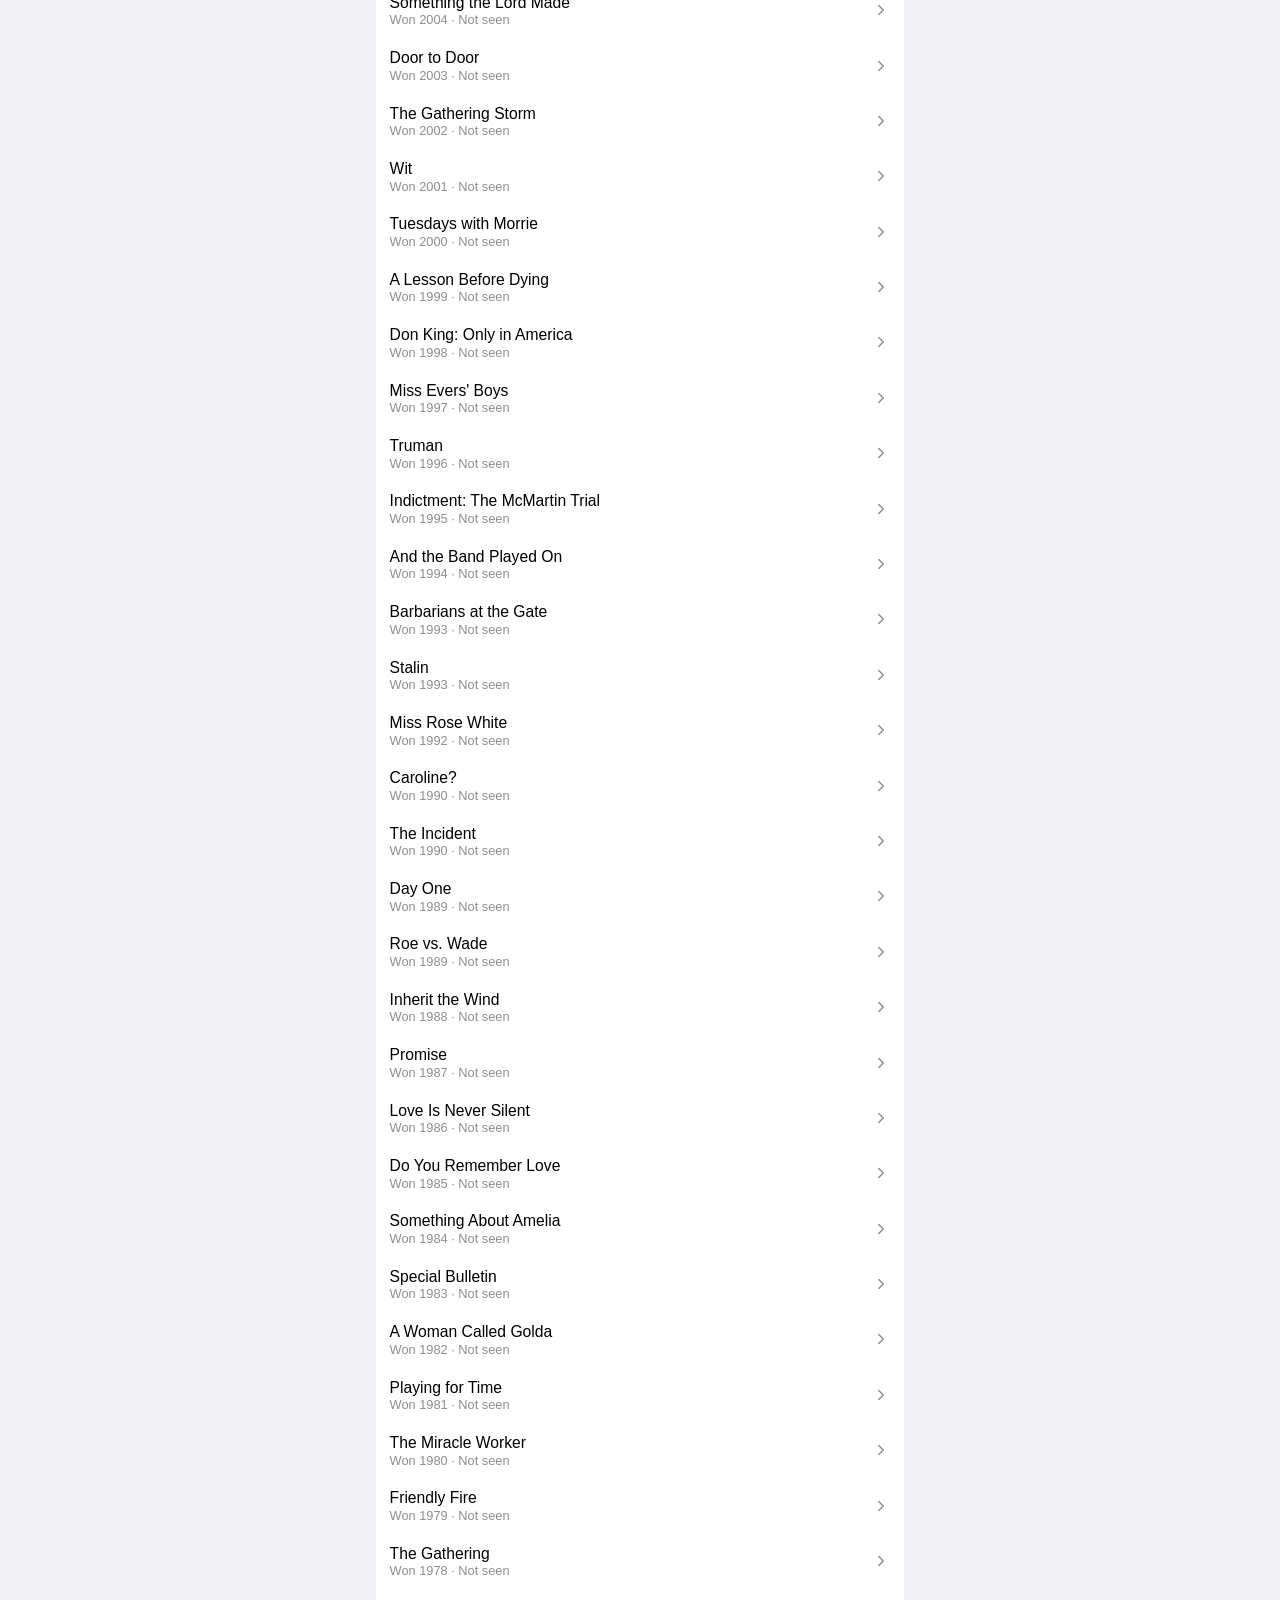
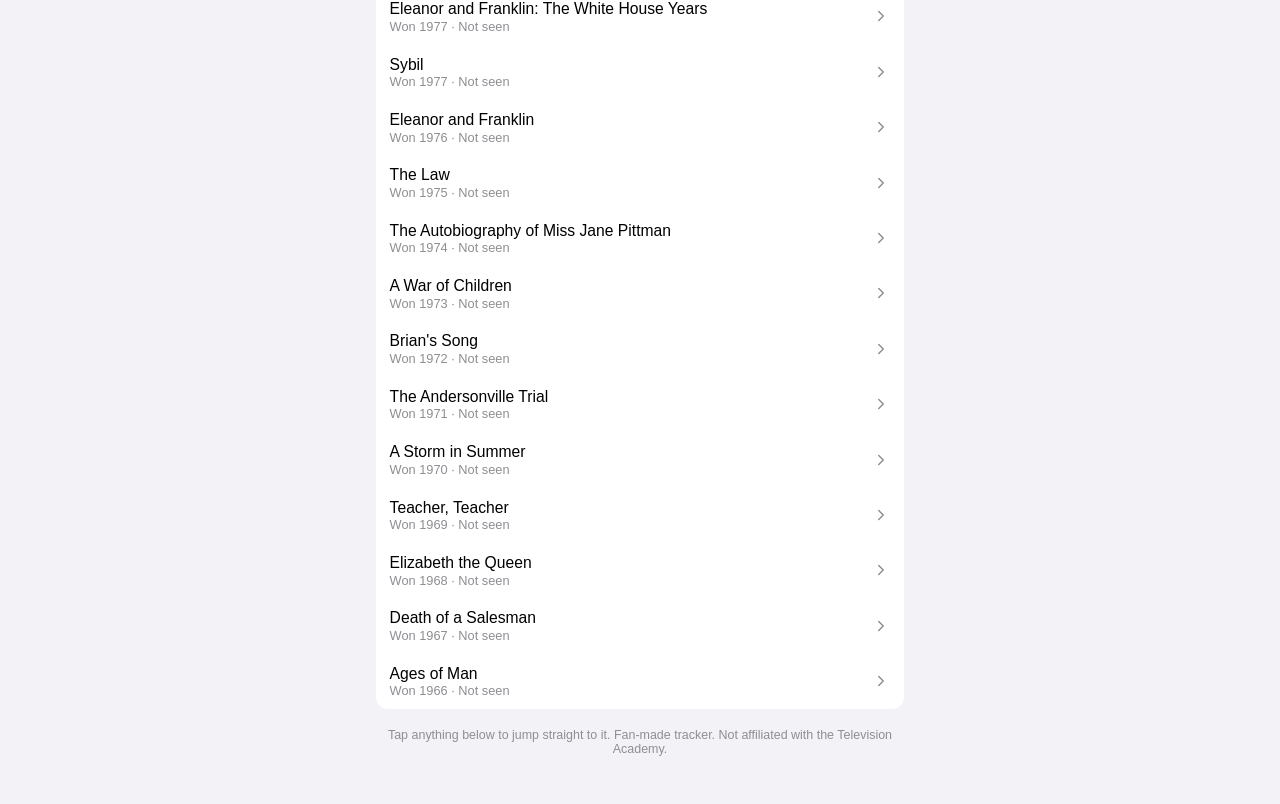
==== commit 94943c89: "Show next unwatched episode on the To Watch page Each show/spin-off row now displays "Next up: Seaso" ====
--- a/unwatched.html
+++ b/unwatched.html
@@ -8,7 +8,7 @@
   <meta name="theme-color" content="#f2f2f7" media="(prefers-color-scheme: light)" />
   <meta name="theme-color" content="#000000" media="(prefers-color-scheme: dark)" />
   <link rel="icon" href="data:image/svg+xml,%3Csvg xmlns='http://www.w3.org/2000/svg' viewBox='0 0 100 100'%3E%3Crect width='100' height='100' rx='22' fill='%23b8860b'/%3E%3Ctext x='50' y='68' font-family='Arial' font-weight='bold' font-size='56' fill='white' text-anchor='middle'%3EE%3C/text%3E%3C/svg%3E" />
-  <link rel="stylesheet" href="css/styles.css?v=1" />
+  <link rel="stylesheet" href="css/styles.css?v=2" />
 </head>
 <body>
   <div class="navbar">
@@ -34,8 +34,8 @@
        matching tags in index.html) on any deploy that touches css/js —
        GitHub Pages and mobile browsers can otherwise keep serving stale
        cached files after a redeploy. -->
-  <script src="js/data.js?v=1"></script>
-  <script src="js/shared.js?v=1"></script>
-  <script src="js/unwatched.js?v=1"></script>
+  <script src="js/data.js?v=2"></script>
+  <script src="js/shared.js?v=2"></script>
+  <script src="js/unwatched.js?v=2"></script>
 </body>
 </html>
--- a/css/styles.css
+++ b/css/styles.css
@@ -585,6 +585,13 @@
   color: var(--label-tertiary);
 }
 
+.unwatched-next {
+  font-size: 0.8rem;
+  font-weight: 600;
+  color: var(--accent-strong);
+  margin-top: 0.1rem;
+}
+
 .unwatched-chevron {
   color: var(--label-tertiary);
 }
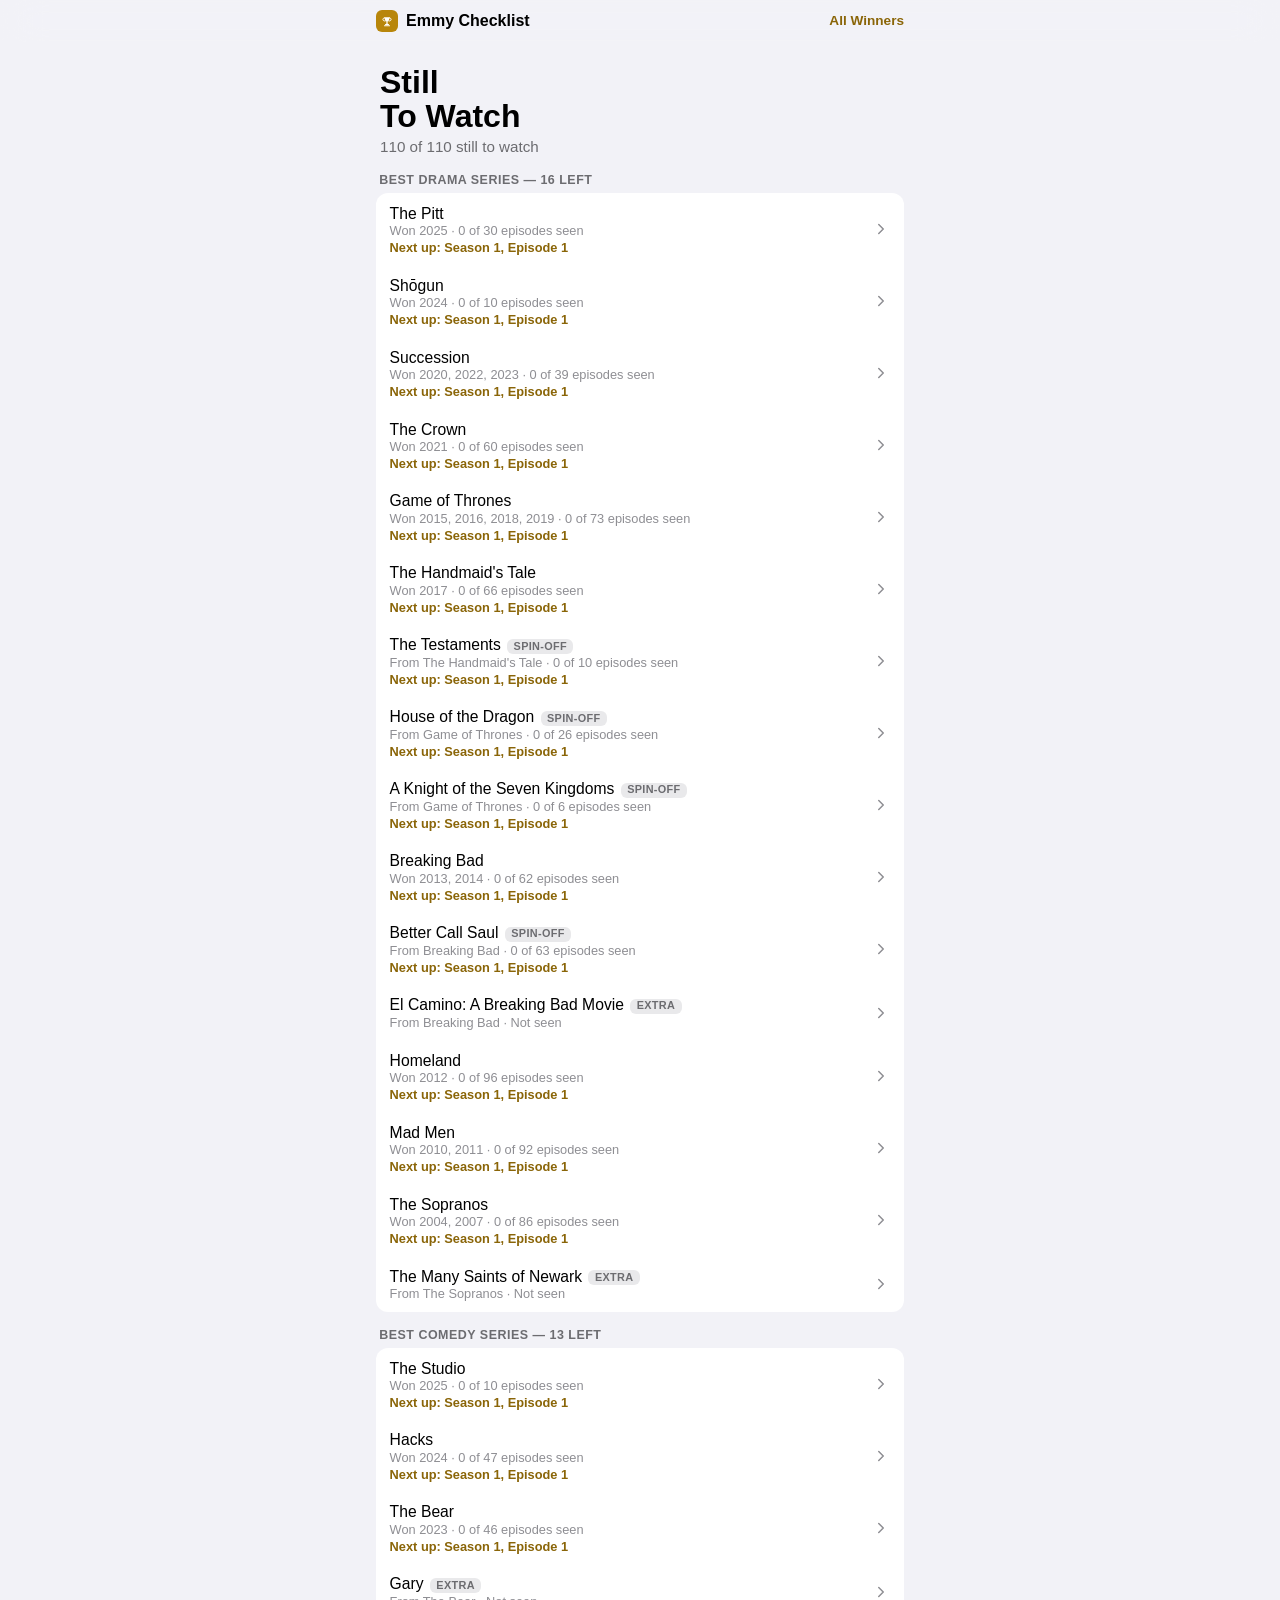
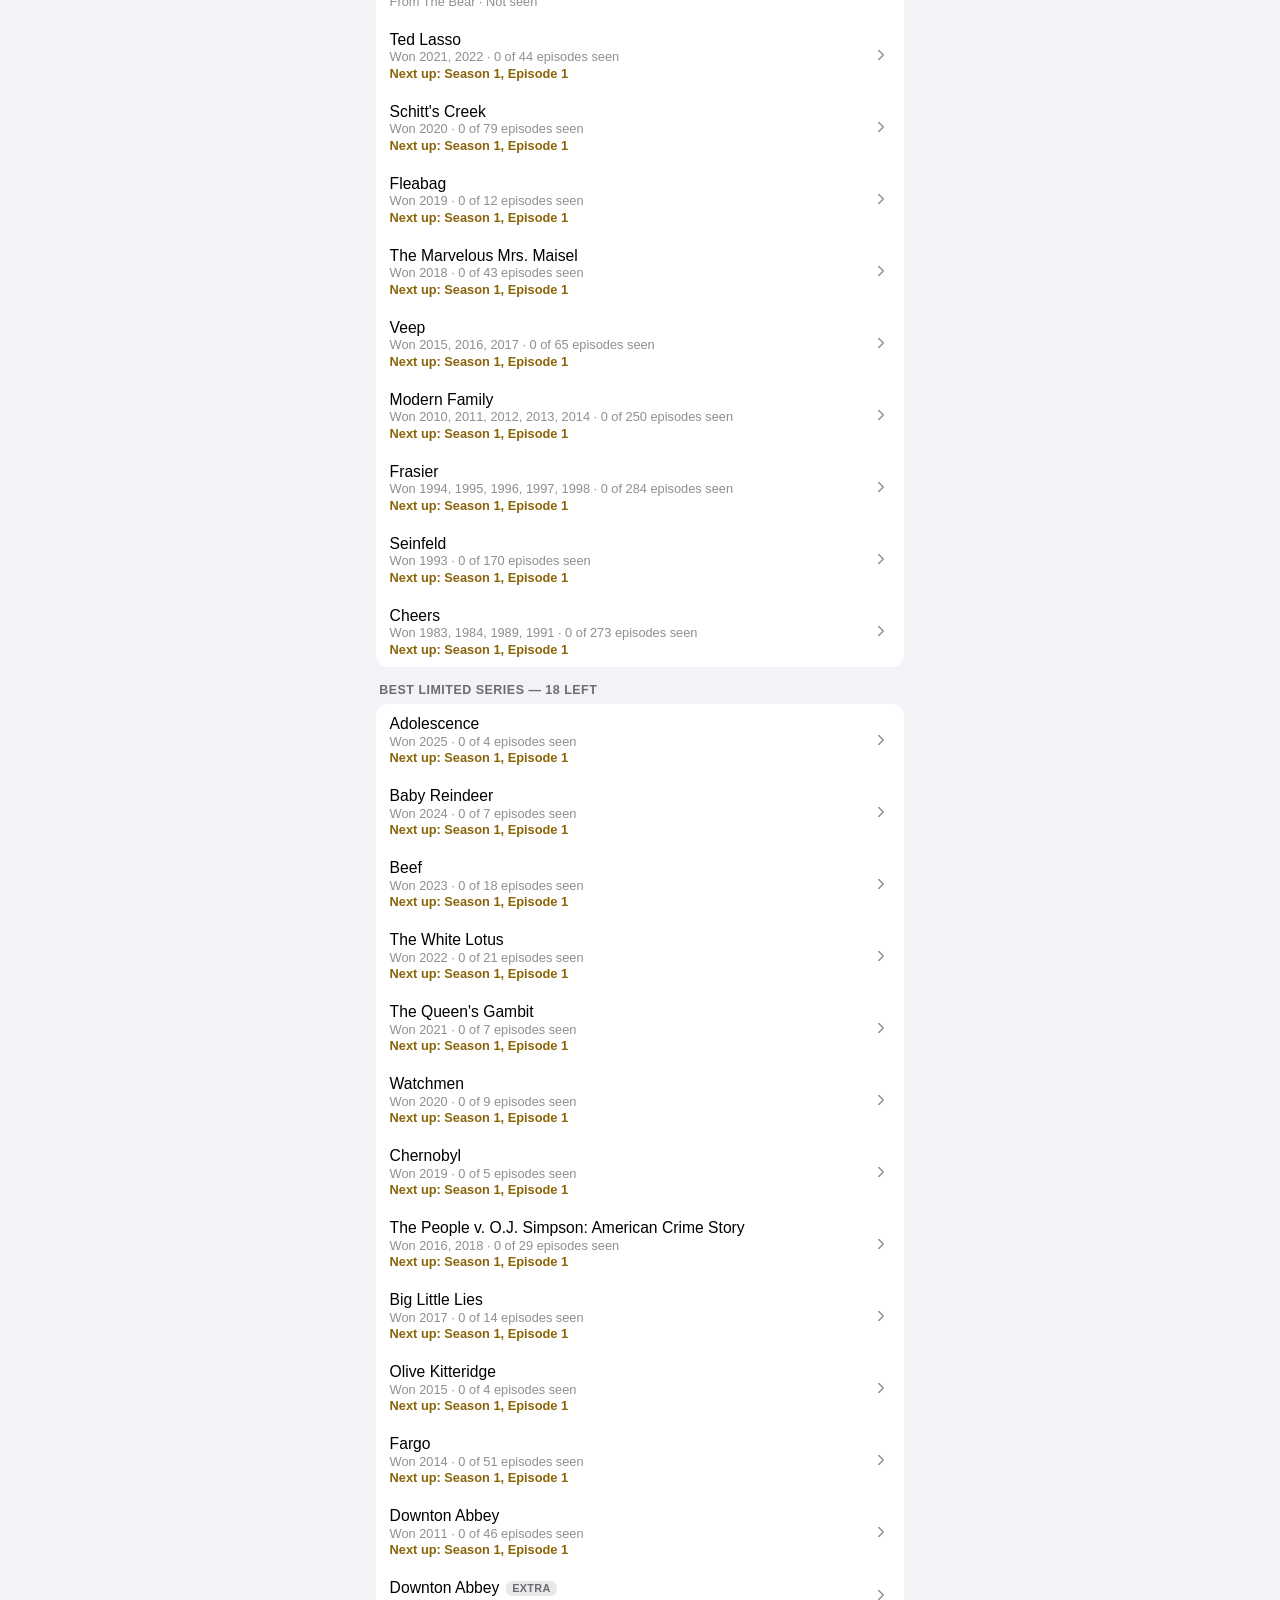
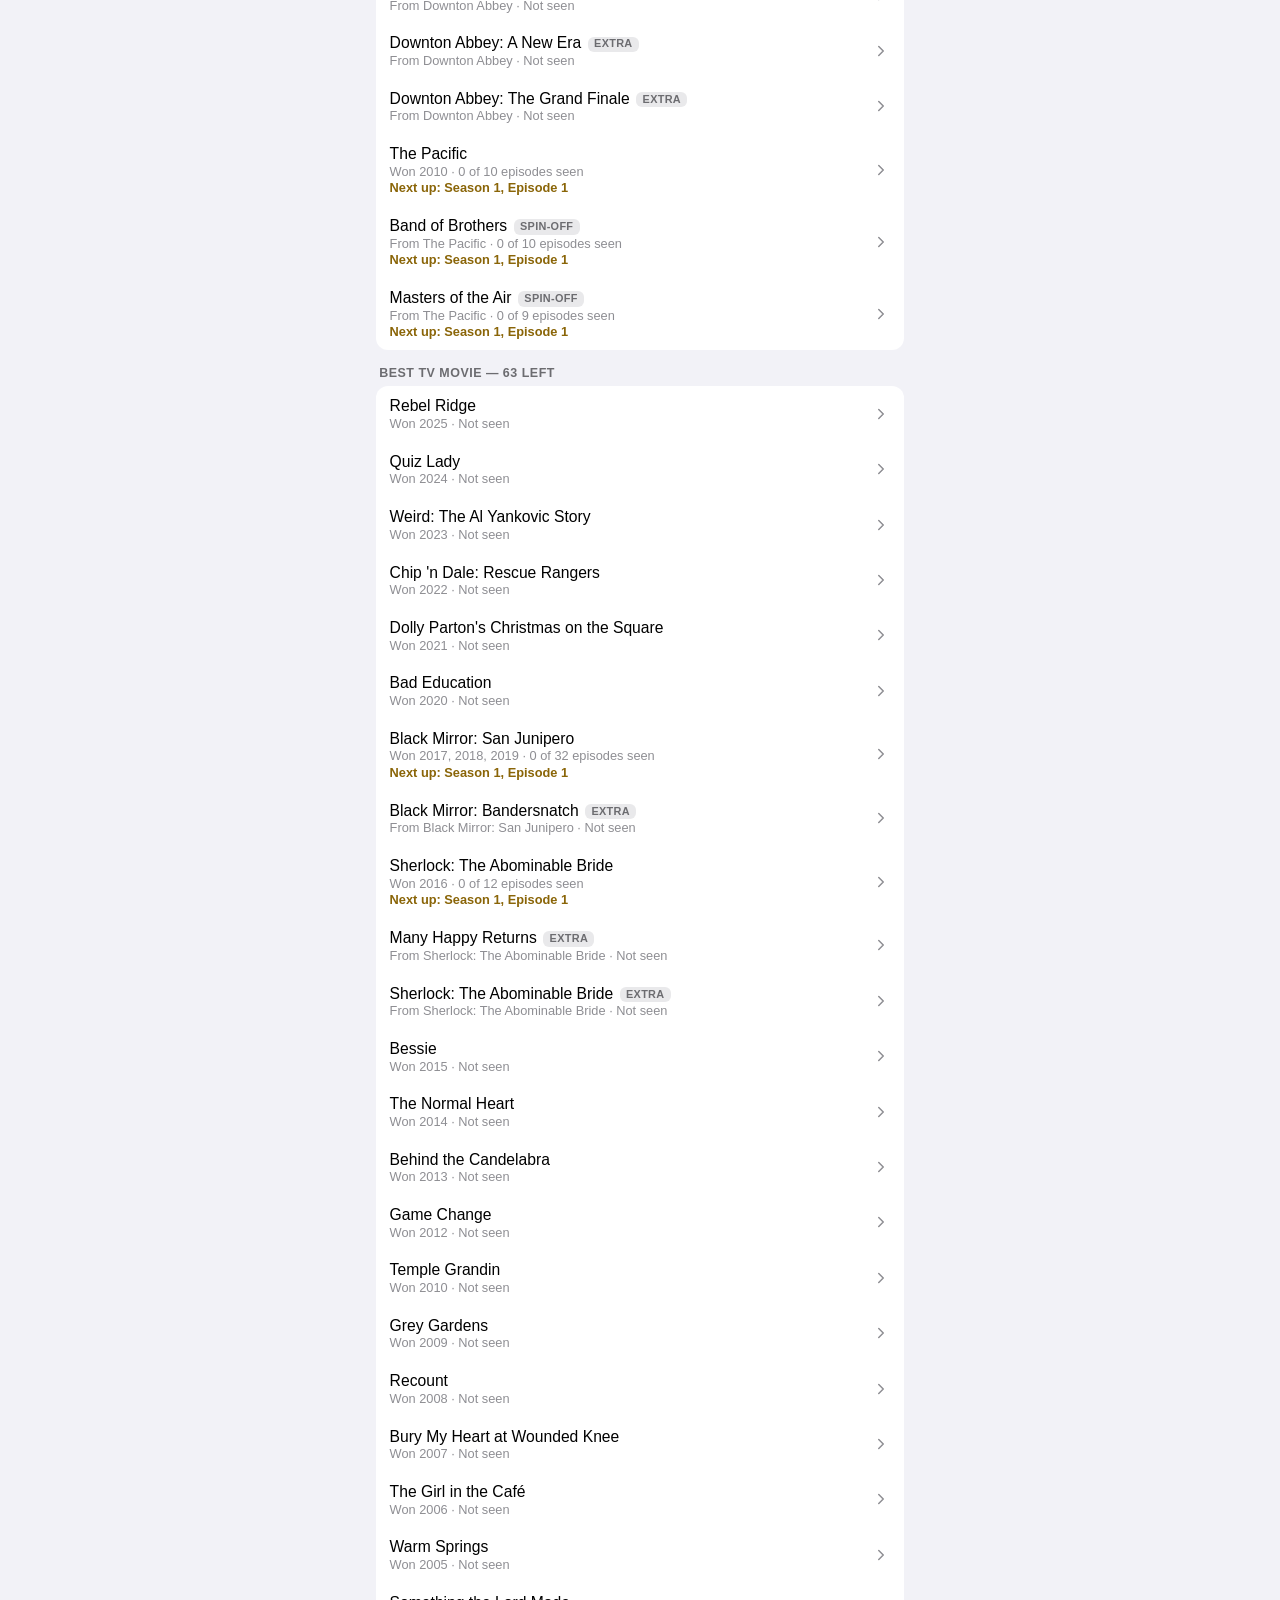
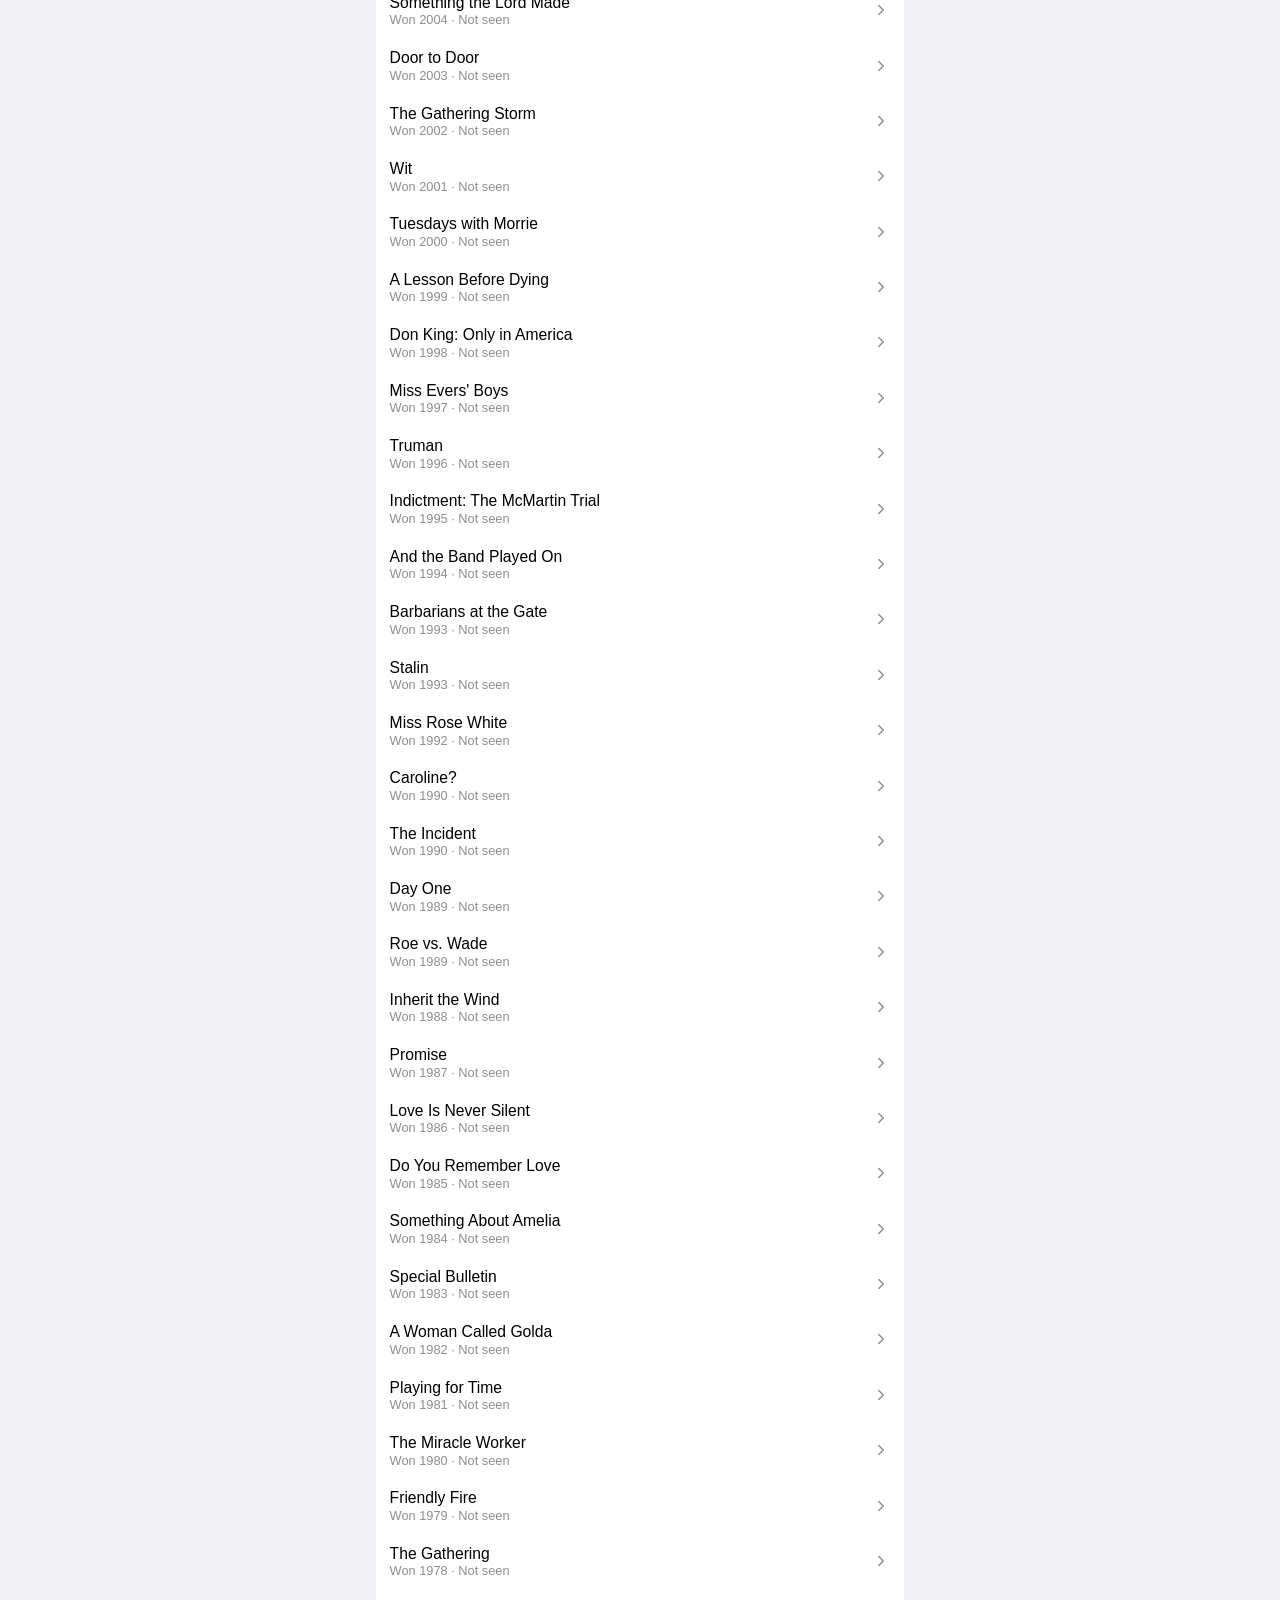
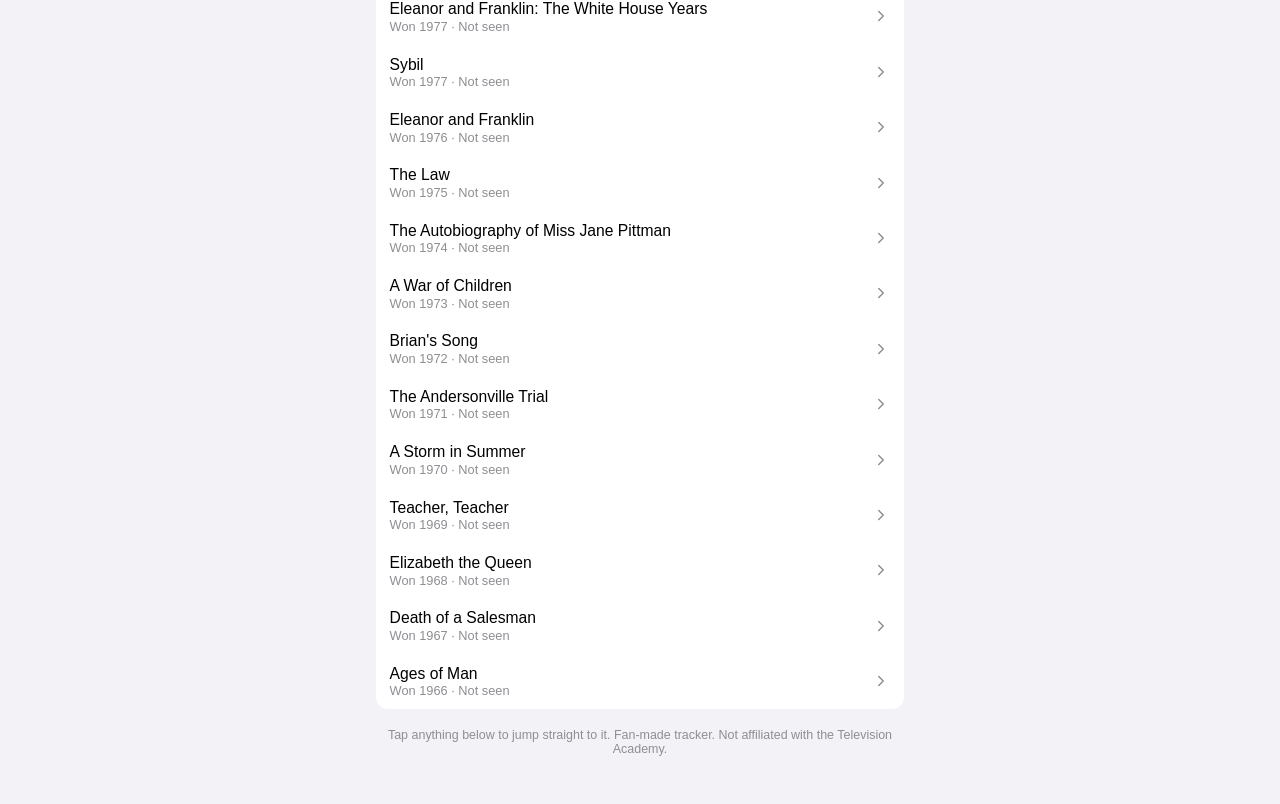
==== commit 7d20d97c: "Replace the E lettermark with an original trophy icon Swapped the app icon, favicon, and in-page nav" ====
--- a/unwatched.html
+++ b/unwatched.html
@@ -7,13 +7,19 @@
   <meta name="description" content="Everything from the Emmy Checklist you haven't finished watching yet, all on one page." />
   <meta name="theme-color" content="#f2f2f7" media="(prefers-color-scheme: light)" />
   <meta name="theme-color" content="#000000" media="(prefers-color-scheme: dark)" />
-  <link rel="icon" href="data:image/svg+xml,%3Csvg xmlns='http://www.w3.org/2000/svg' viewBox='0 0 100 100'%3E%3Crect width='100' height='100' rx='22' fill='%23b8860b'/%3E%3Ctext x='50' y='68' font-family='Arial' font-weight='bold' font-size='56' fill='white' text-anchor='middle'%3EE%3C/text%3E%3C/svg%3E" />
+  <link rel="icon" href="data:image/svg+xml,%3Csvg xmlns='http://www.w3.org/2000/svg' viewBox='0 0 100 100'%3E%3Crect width='100' height='100' rx='22' fill='%23b8860b'/%3E%3Cpath d='M32,28 C16,28 16,50 32,50' fill='none' stroke='white' stroke-width='5' stroke-linecap='round'/%3E%3Cpath d='M68,28 C84,28 84,50 68,50' fill='none' stroke='white' stroke-width='5' stroke-linecap='round'/%3E%3Cpath d='M30,24 L70,24 L61,52 Q50,60 39,52 Z' fill='white'/%3E%3Crect x='45' y='58' width='10' height='14' fill='white'/%3E%3Crect x='36' y='72' width='28' height='7' rx='2' fill='white'/%3E%3Crect x='29' y='80' width='42' height='8' rx='2' fill='white'/%3E%3C/svg%3E" />
+  <link rel="apple-touch-icon" href="img/icons/icon-180.png?v=2" />
+  <link rel="manifest" href="manifest.webmanifest" />
+  <meta name="mobile-web-app-capable" content="yes" />
+  <meta name="apple-mobile-web-app-capable" content="yes" />
+  <meta name="apple-mobile-web-app-status-bar-style" content="black-translucent" />
+  <meta name="apple-mobile-web-app-title" content="Emmy" />
   <link rel="stylesheet" href="css/styles.css?v=2" />
 </head>
 <body>
   <div class="navbar">
     <div class="navbar-inner">
-      <span class="navbar-badge">E</span>
+      <span class="navbar-badge"><svg viewBox="0 0 100 100" width="14" height="14" fill="none" xmlns="http://www.w3.org/2000/svg"><path d="M32,28 C16,28 16,50 32,50" stroke="white" stroke-width="7" stroke-linecap="round"/><path d="M68,28 C84,28 84,50 68,50" stroke="white" stroke-width="7" stroke-linecap="round"/><path d="M30,24 L70,24 L61,52 Q50,60 39,52 Z" fill="white"/><rect x="45" y="58" width="10" height="14" fill="white"/><rect x="36" y="72" width="28" height="7" rx="2" fill="white"/><rect x="29" y="80" width="42" height="8" rx="2" fill="white"/></svg></span>
       <span class="navbar-title">Emmy Checklist</span>
       <a class="navbar-link" href="index.html">All Winners</a>
     </div>
@@ -37,5 +43,10 @@
   <script src="js/data.js?v=2"></script>
   <script src="js/shared.js?v=2"></script>
   <script src="js/unwatched.js?v=2"></script>
+  <script>
+    if ("serviceWorker" in navigator) {
+      window.addEventListener("load", () => navigator.serviceWorker.register("sw.js"));
+    }
+  </script>
 </body>
 </html>
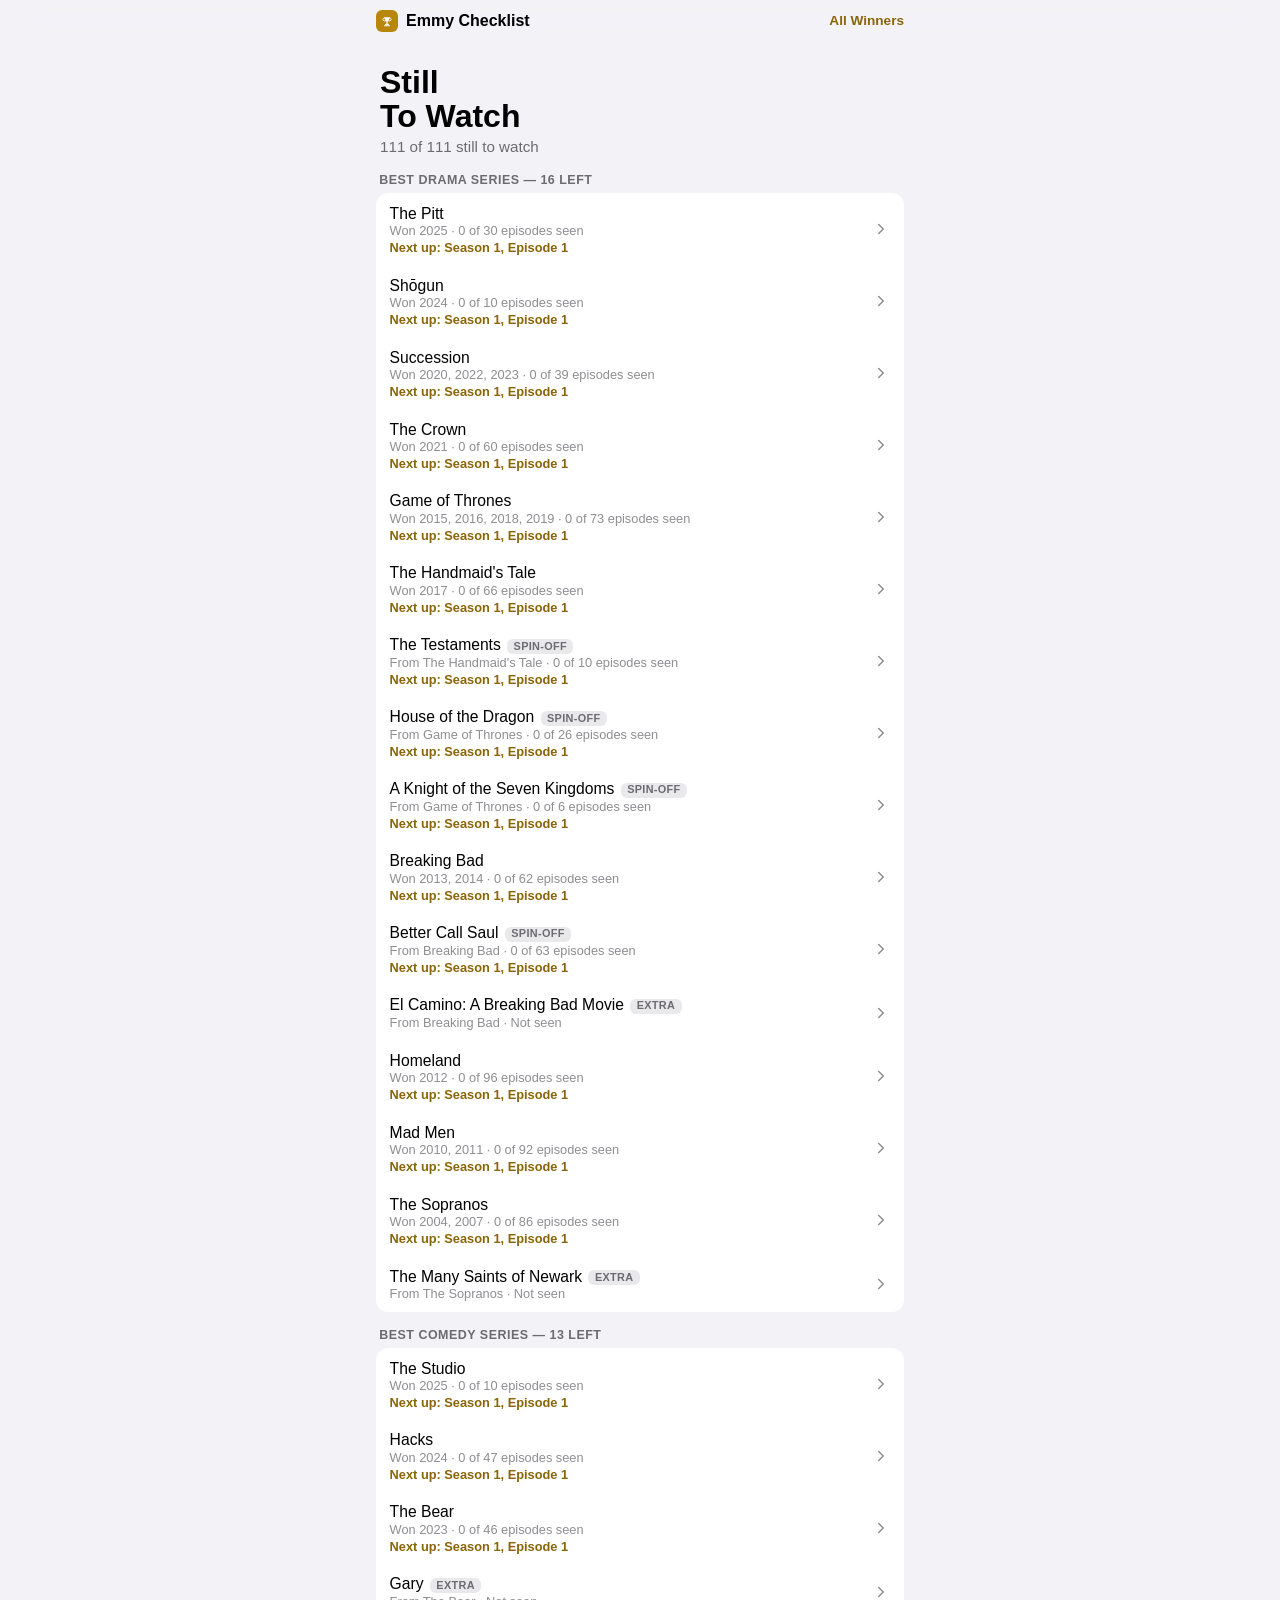
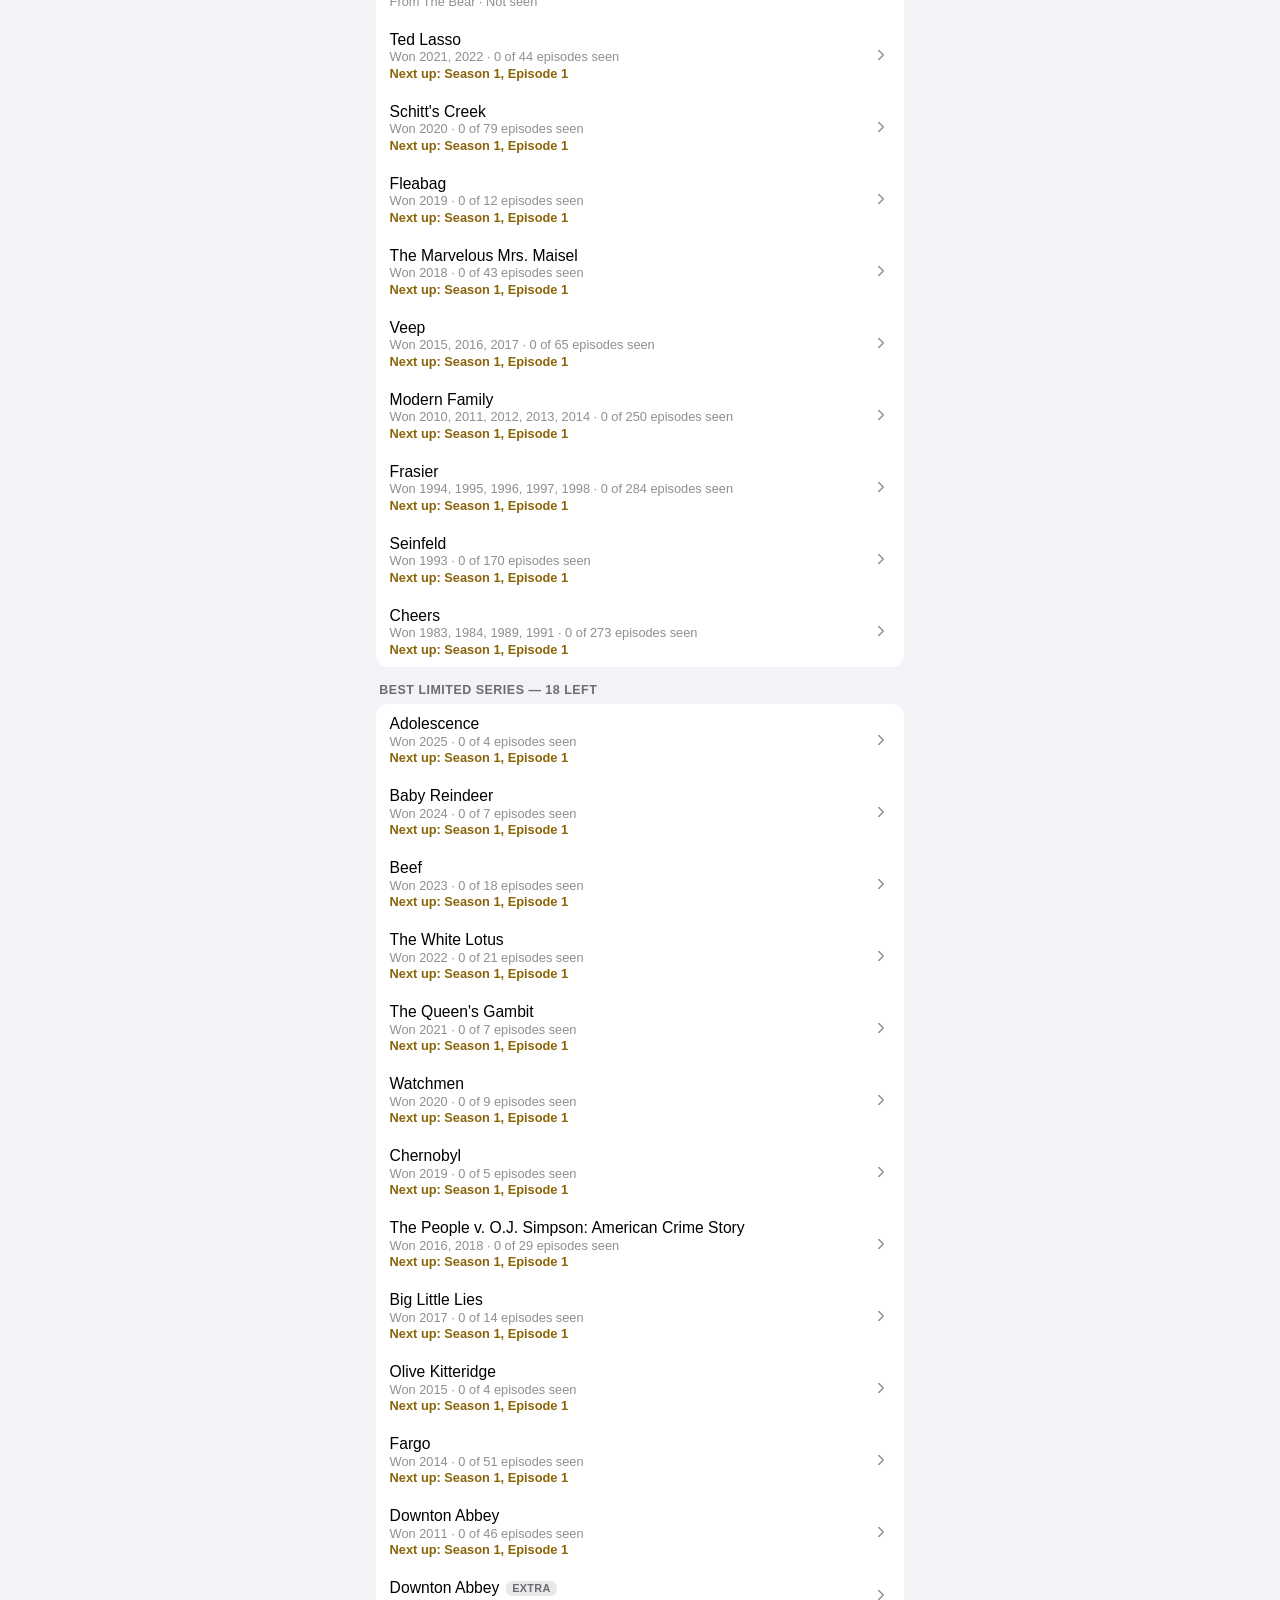
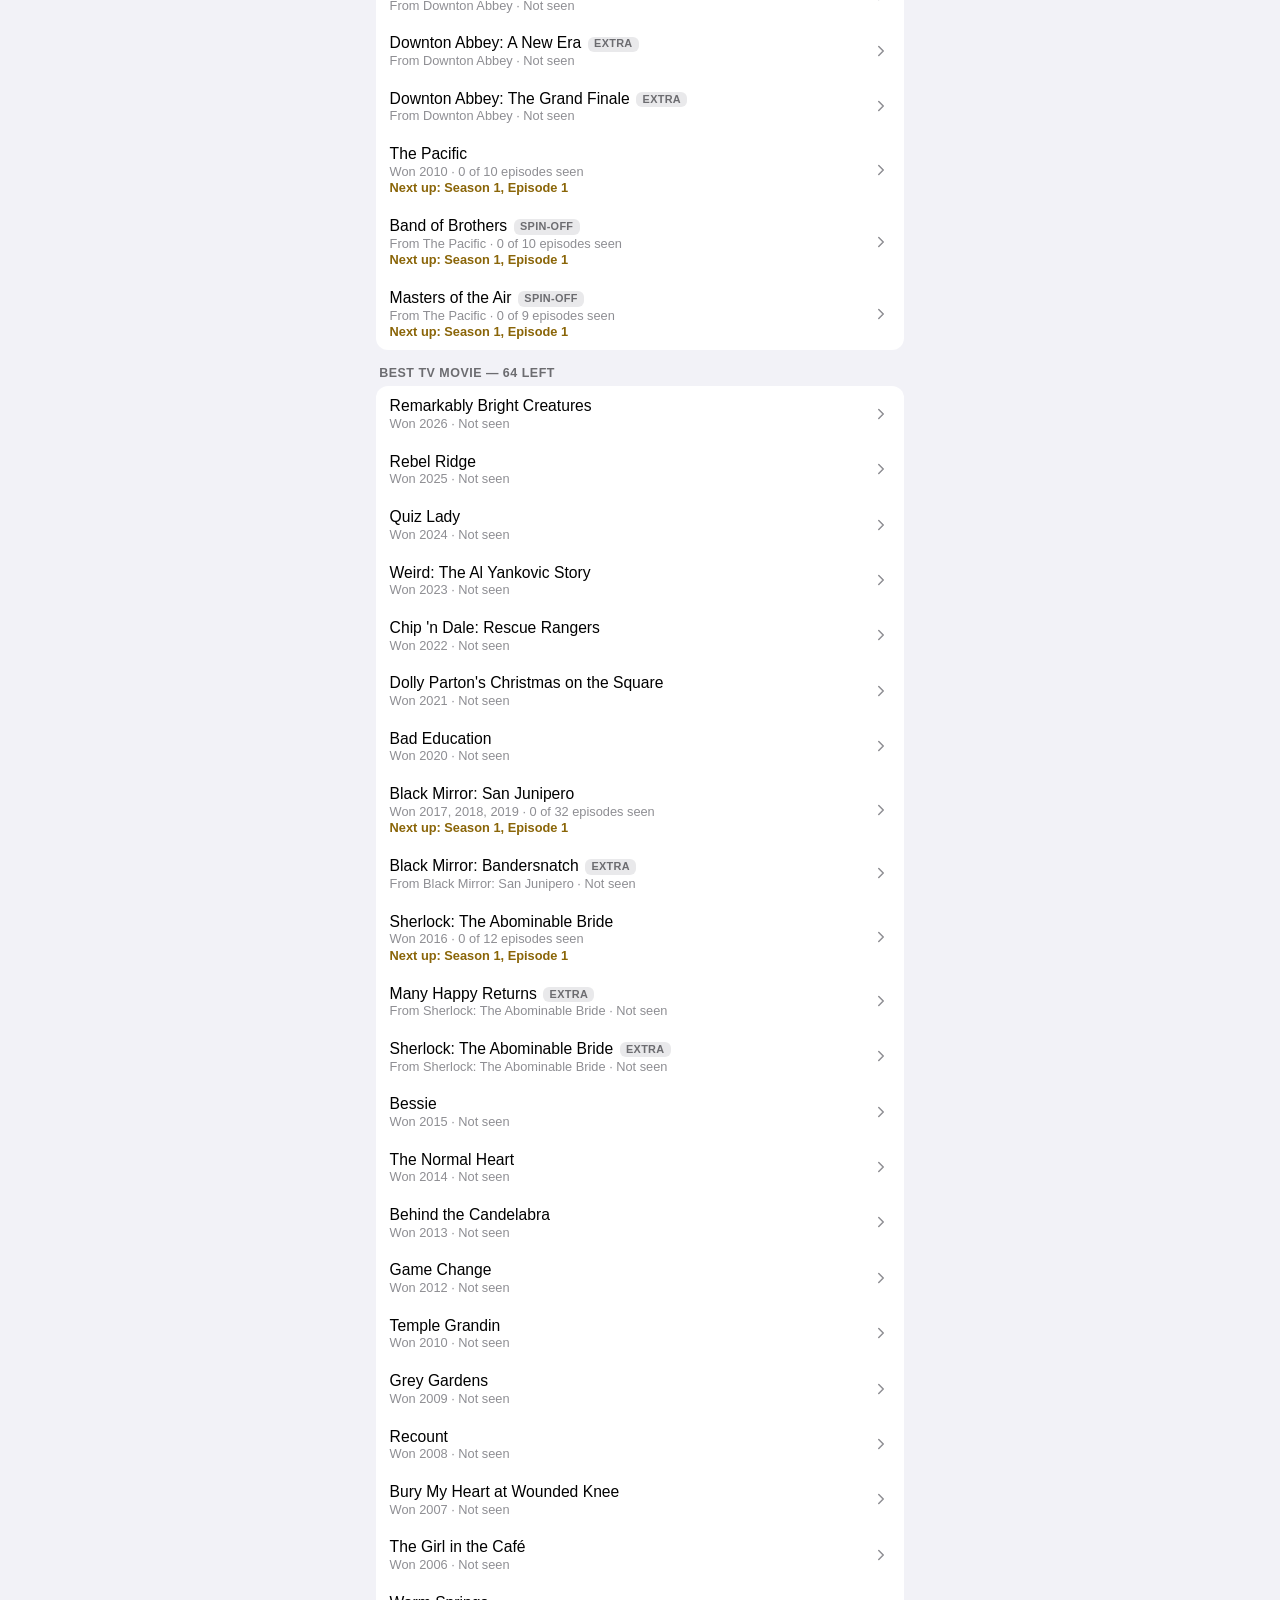
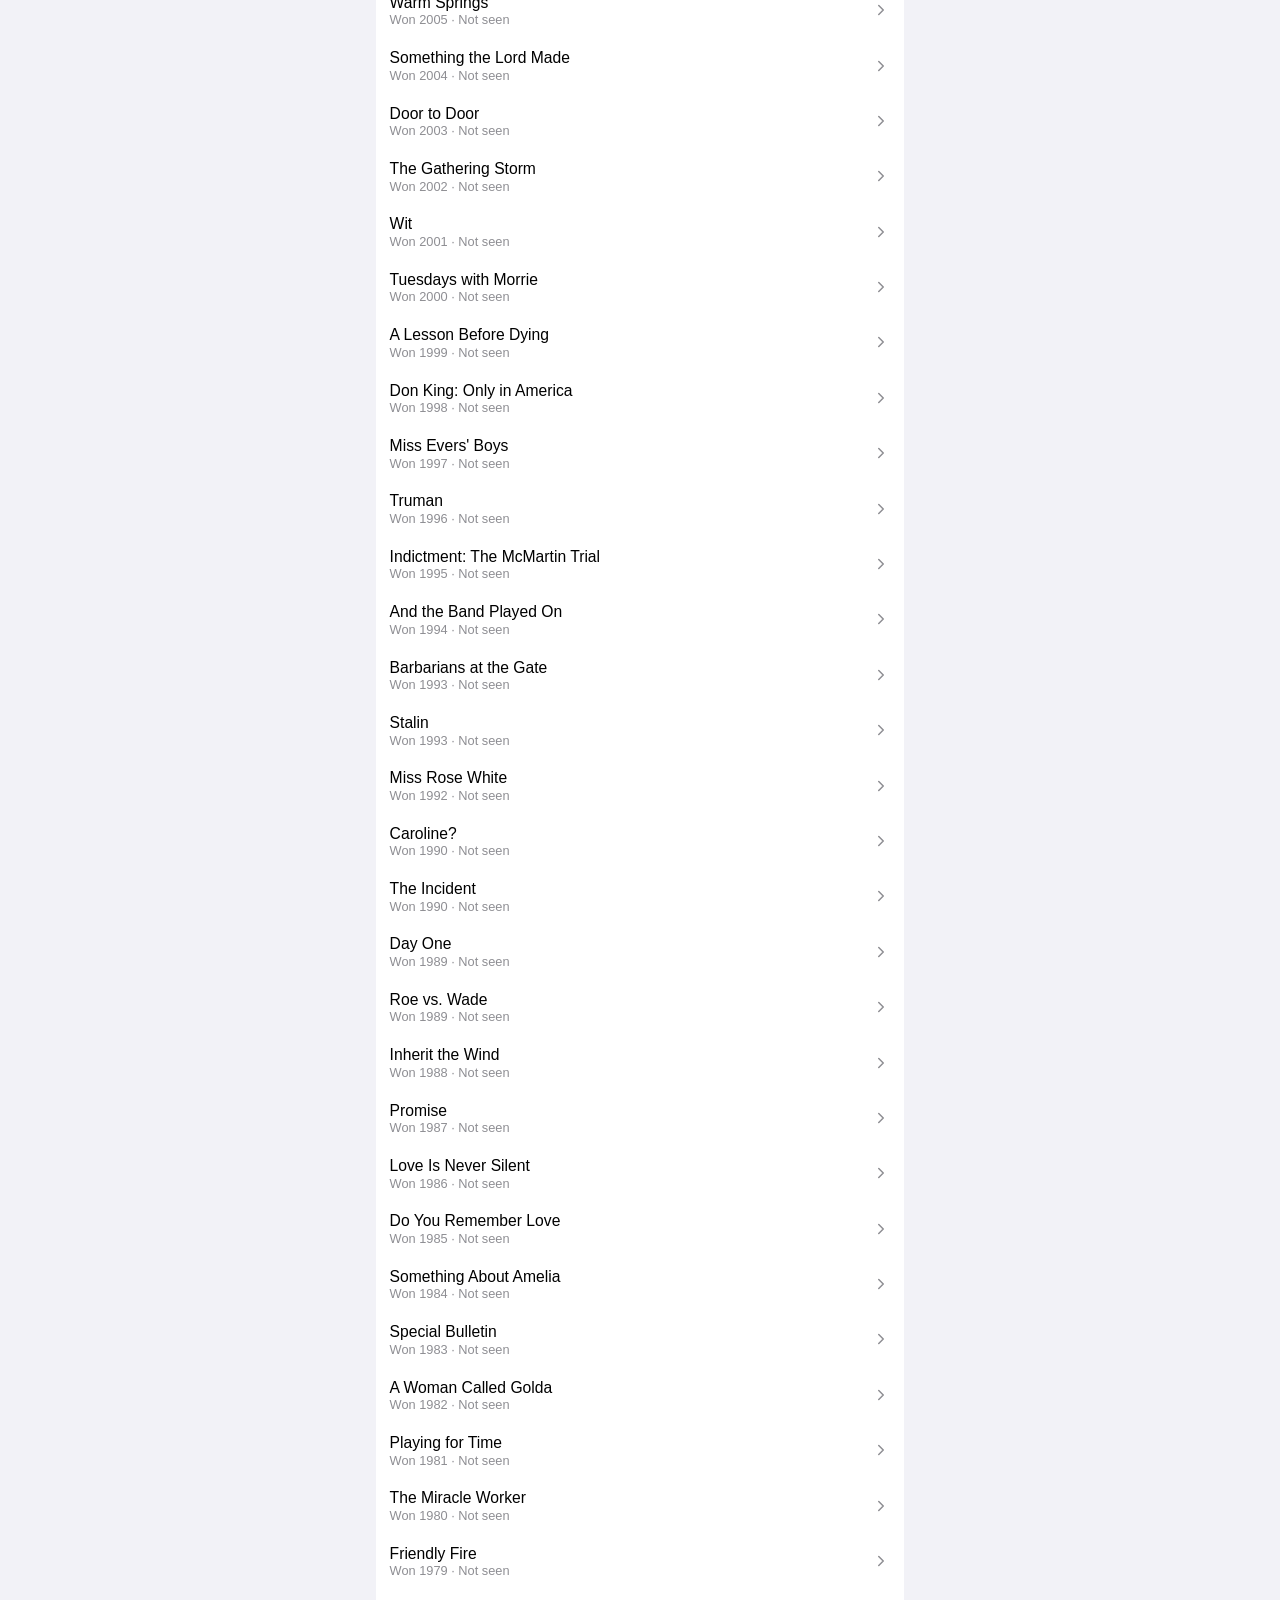
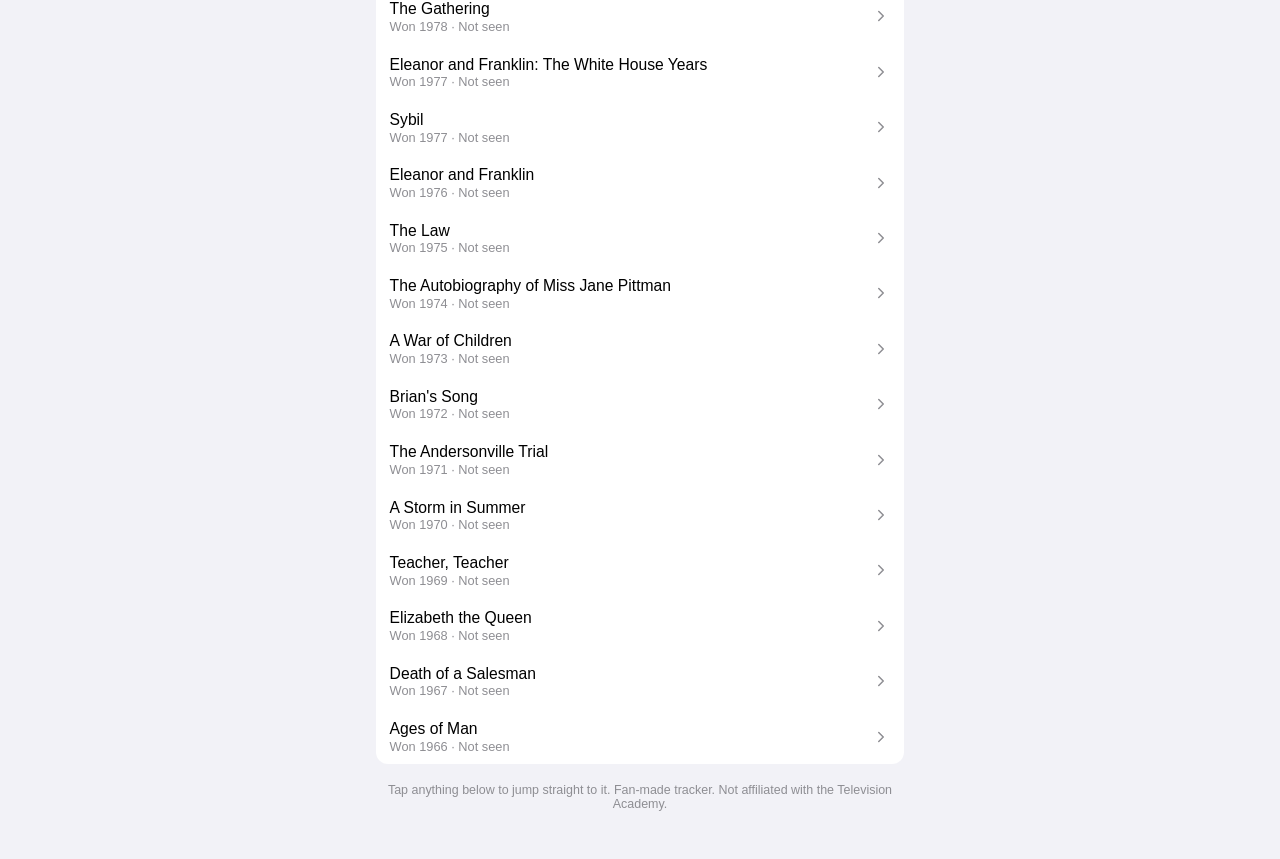
==== commit b20656a0: "Fix installed app not picking up updates Two bugs stacked to cause this: the previous data.js conten" ====
--- a/unwatched.html
+++ b/unwatched.html
@@ -14,7 +14,7 @@
   <meta name="apple-mobile-web-app-capable" content="yes" />
   <meta name="apple-mobile-web-app-status-bar-style" content="black-translucent" />
   <meta name="apple-mobile-web-app-title" content="Emmy" />
-  <link rel="stylesheet" href="css/styles.css?v=2" />
+  <link rel="stylesheet" href="css/styles.css?v=3" />
 </head>
 <body>
   <div class="navbar">
@@ -40,12 +40,25 @@
        matching tags in index.html) on any deploy that touches css/js —
        GitHub Pages and mobile browsers can otherwise keep serving stale
        cached files after a redeploy. -->
-  <script src="js/data.js?v=2"></script>
-  <script src="js/shared.js?v=2"></script>
-  <script src="js/unwatched.js?v=2"></script>
+  <script src="js/data.js?v=3"></script>
+  <script src="js/shared.js?v=3"></script>
+  <script src="js/unwatched.js?v=3"></script>
   <script>
     if ("serviceWorker" in navigator) {
-      window.addEventListener("load", () => navigator.serviceWorker.register("sw.js"));
+      window.addEventListener("load", () => {
+        navigator.serviceWorker.register("sw.js").then((reg) => reg.update());
+      });
+      // A new service worker (skipWaiting + clients.claim, both already
+      // in sw.js) takes over silently — without this, an already-open
+      // tab/installed app keeps running the OLD page's JS until the
+      // user manually force-quits and relaunches. Reload once instead,
+      // so updates actually reach anyone with the app already open.
+      let reloadedForNewSw = false;
+      navigator.serviceWorker.addEventListener("controllerchange", () => {
+        if (reloadedForNewSw) return;
+        reloadedForNewSw = true;
+        window.location.reload();
+      });
     }
   </script>
 </body>
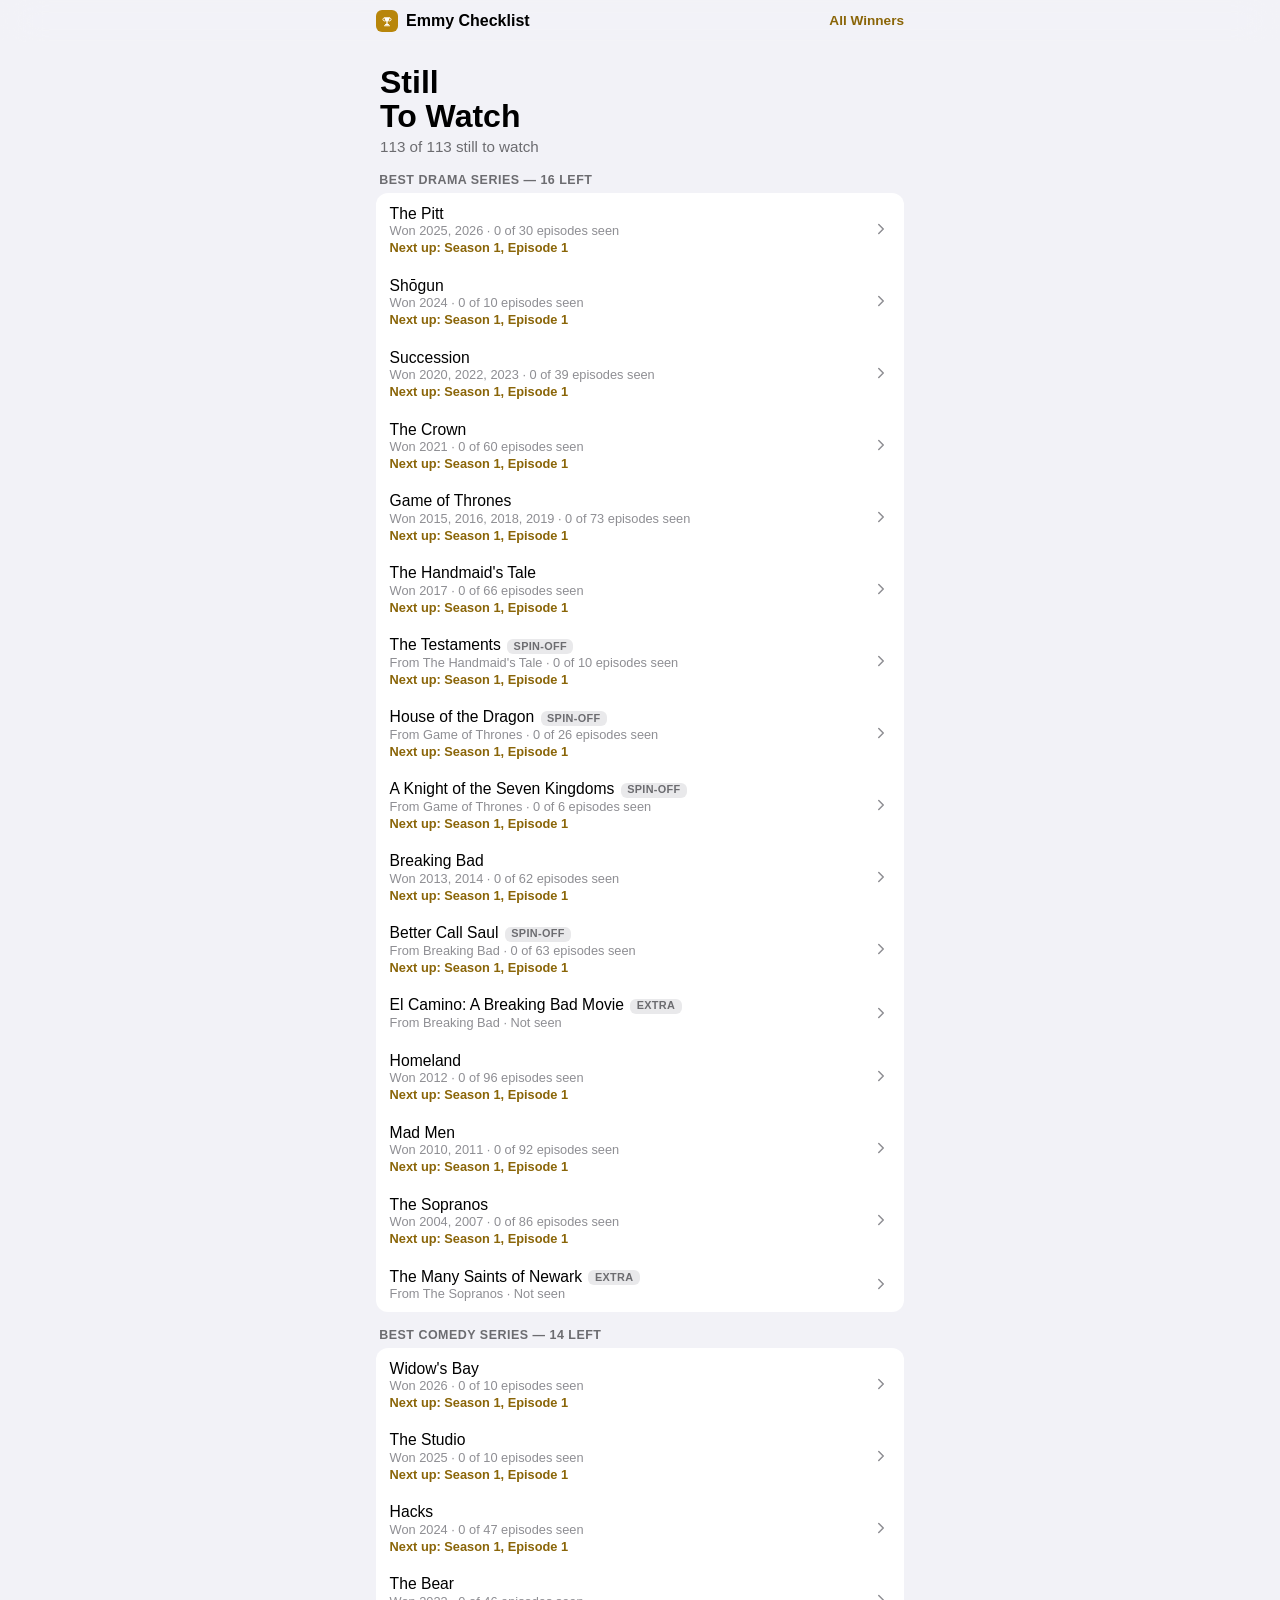
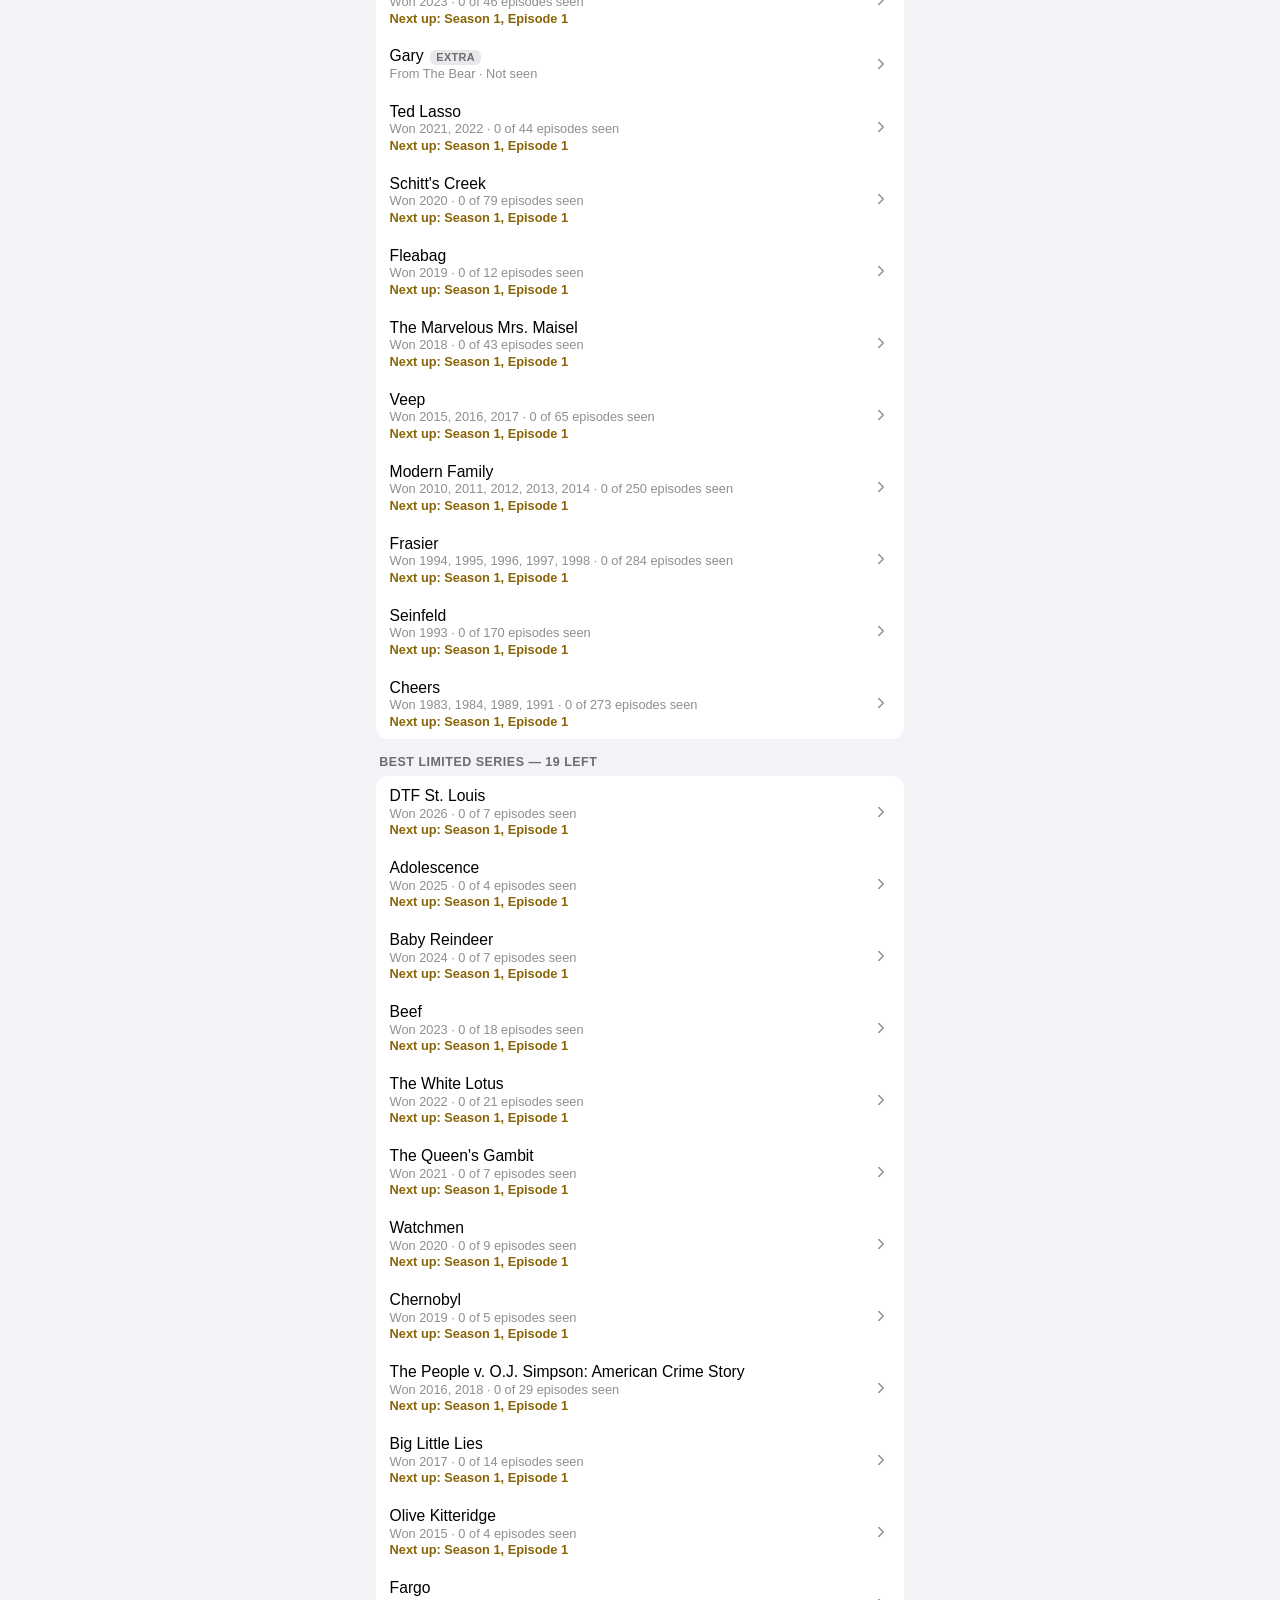
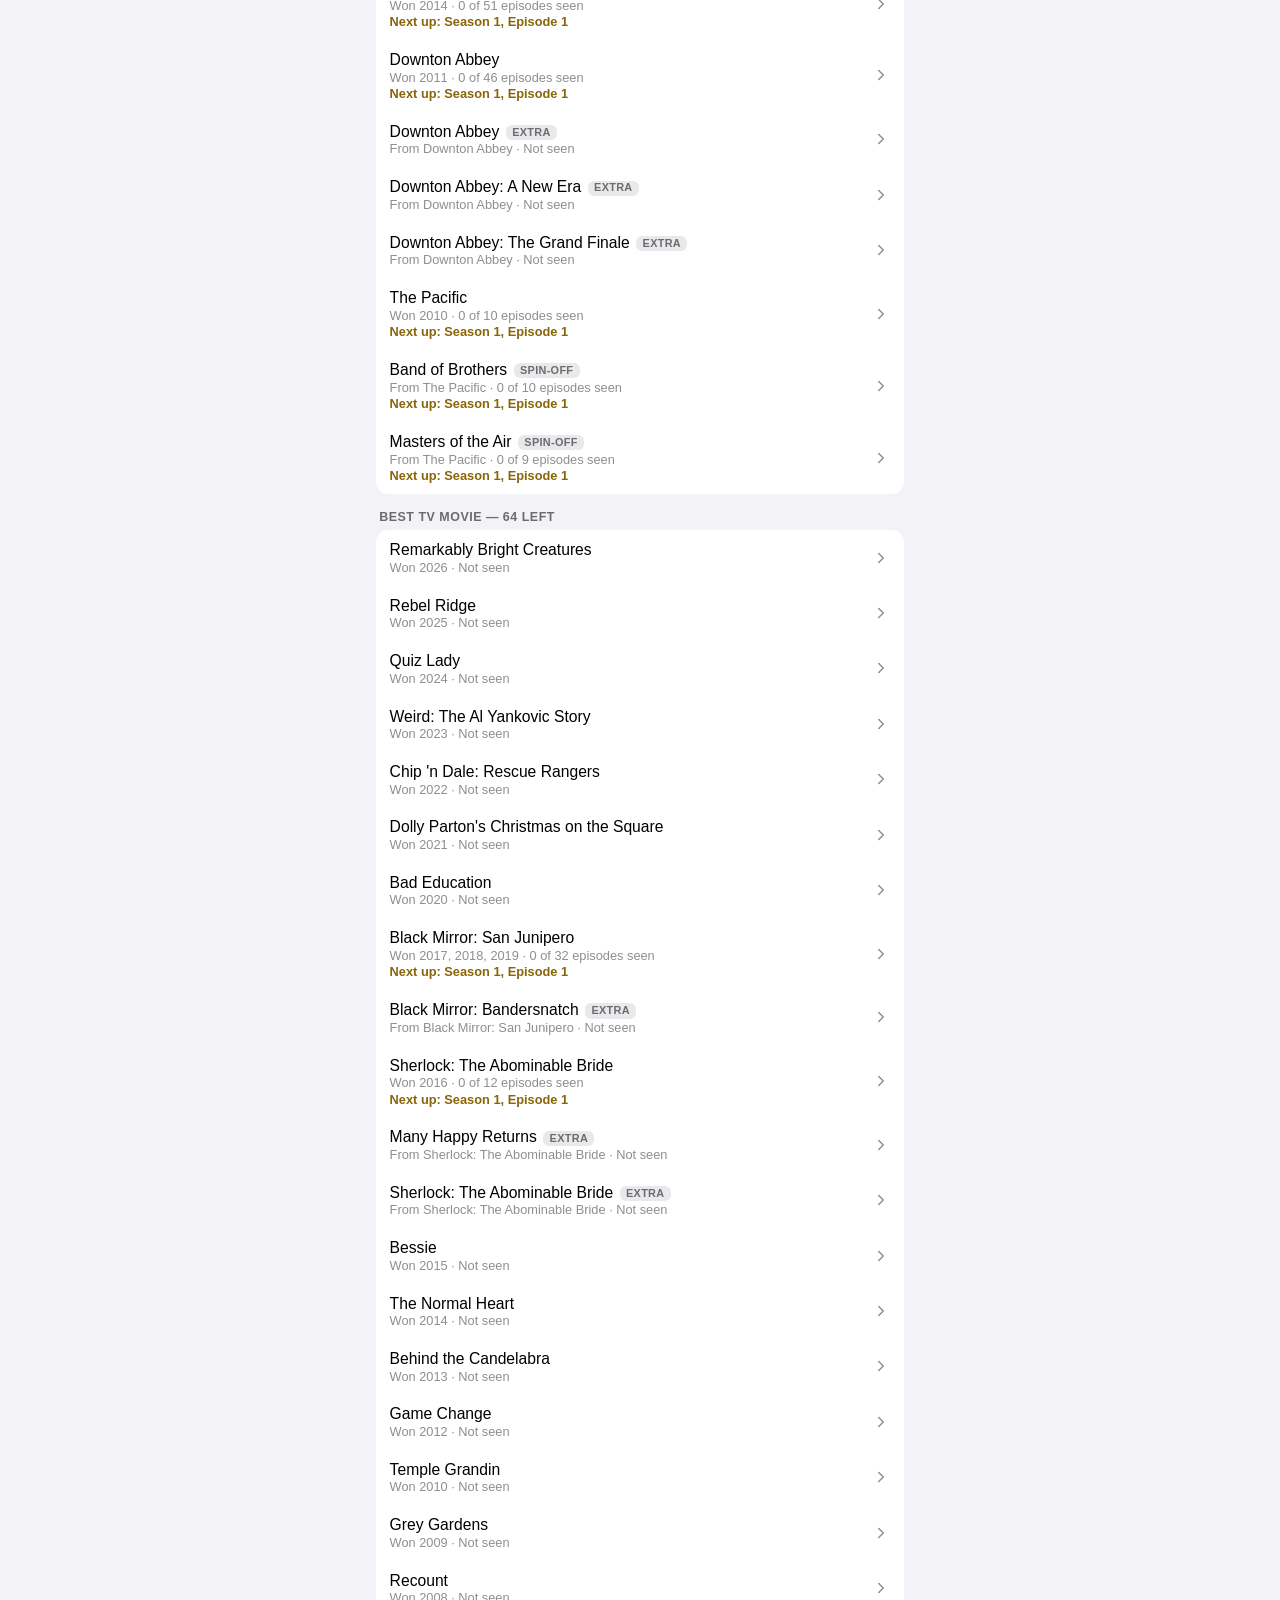
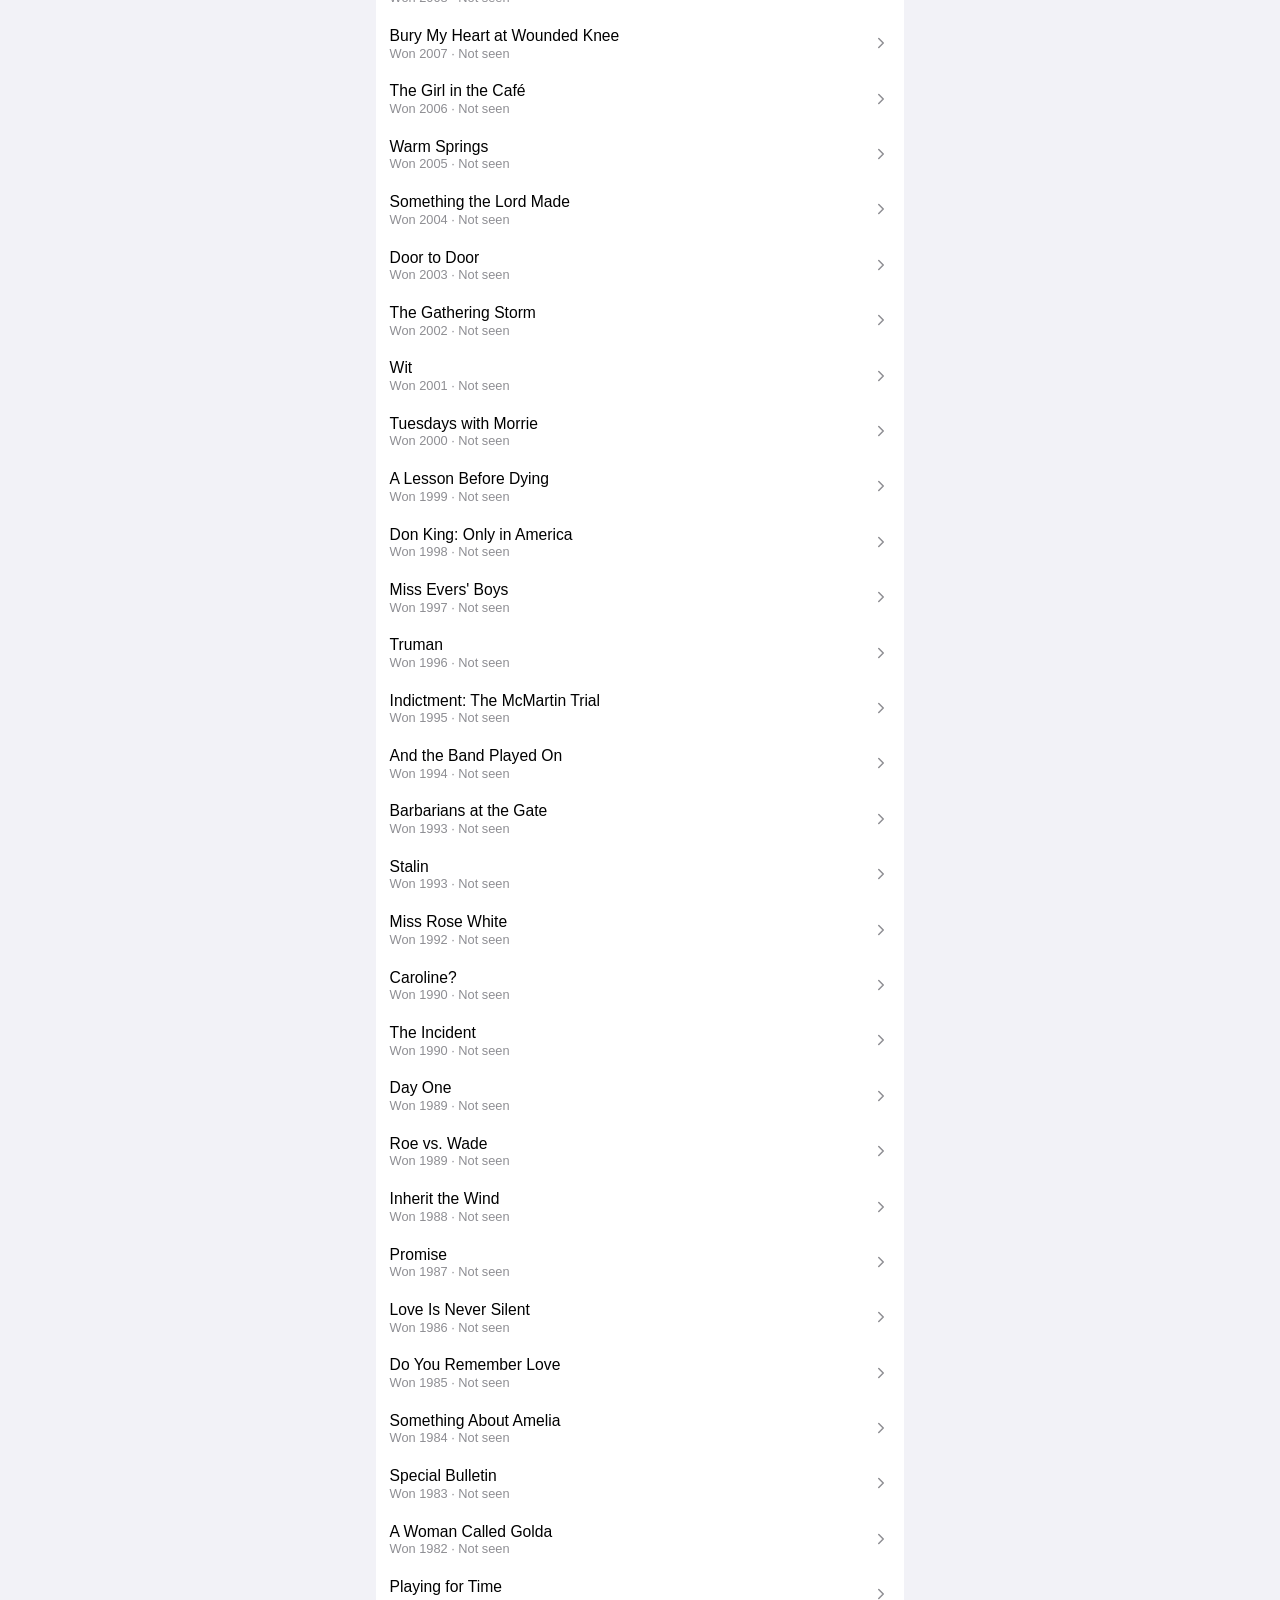
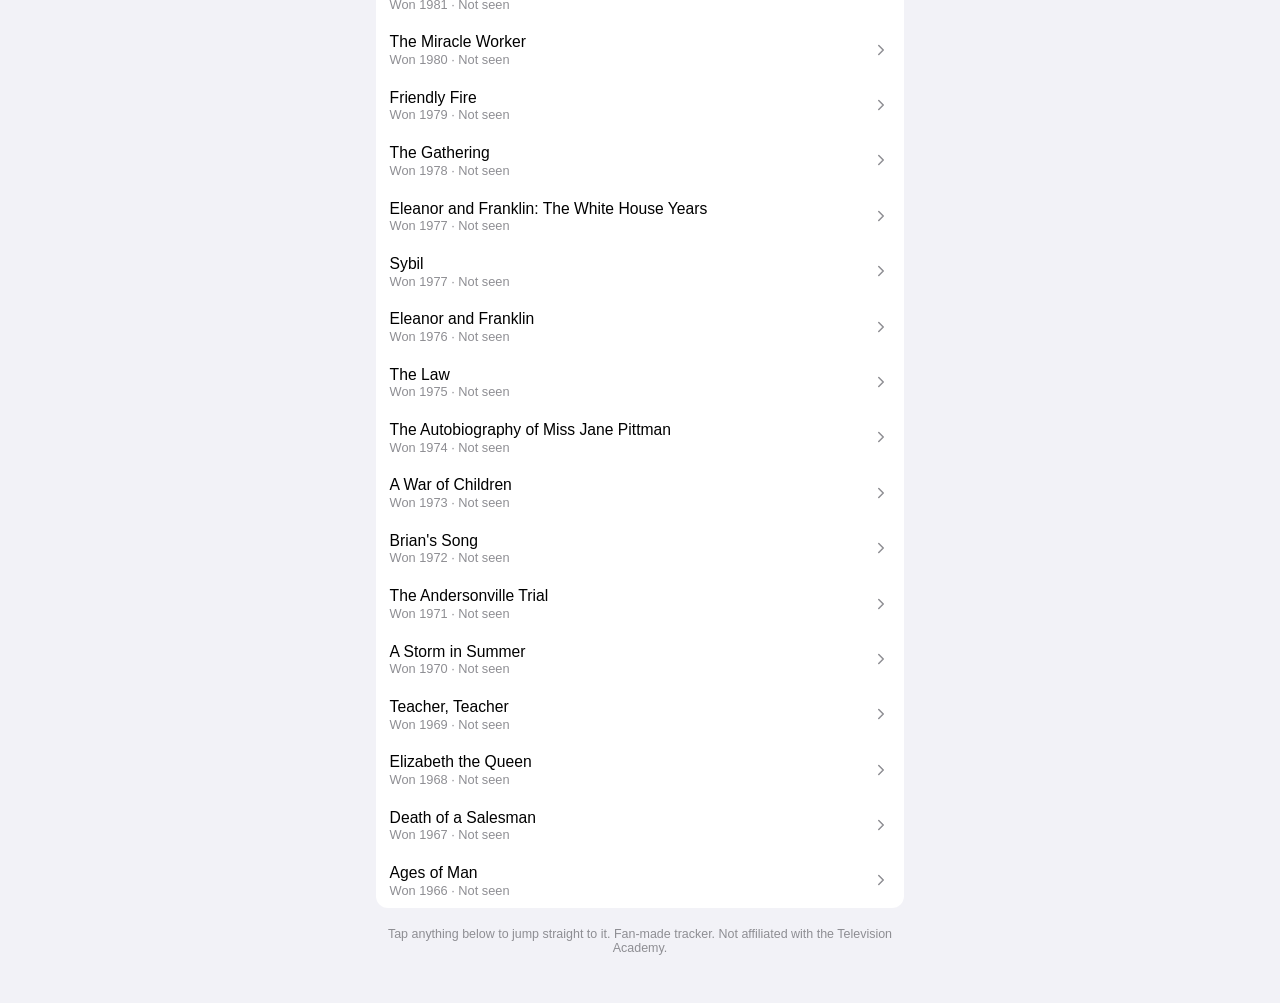
==== commit 3887b1ff: "Add 78th Primetime Emmy winners (Drama, Comedy, Limited Series) From the Sept 14, 2026 telecast: - D" ====
--- a/unwatched.html
+++ b/unwatched.html
@@ -40,7 +40,7 @@
        matching tags in index.html) on any deploy that touches css/js —
        GitHub Pages and mobile browsers can otherwise keep serving stale
        cached files after a redeploy. -->
-  <script src="js/data.js?v=3"></script>
+  <script src="js/data.js?v=4"></script>
   <script src="js/shared.js?v=3"></script>
   <script src="js/unwatched.js?v=3"></script>
   <script>
